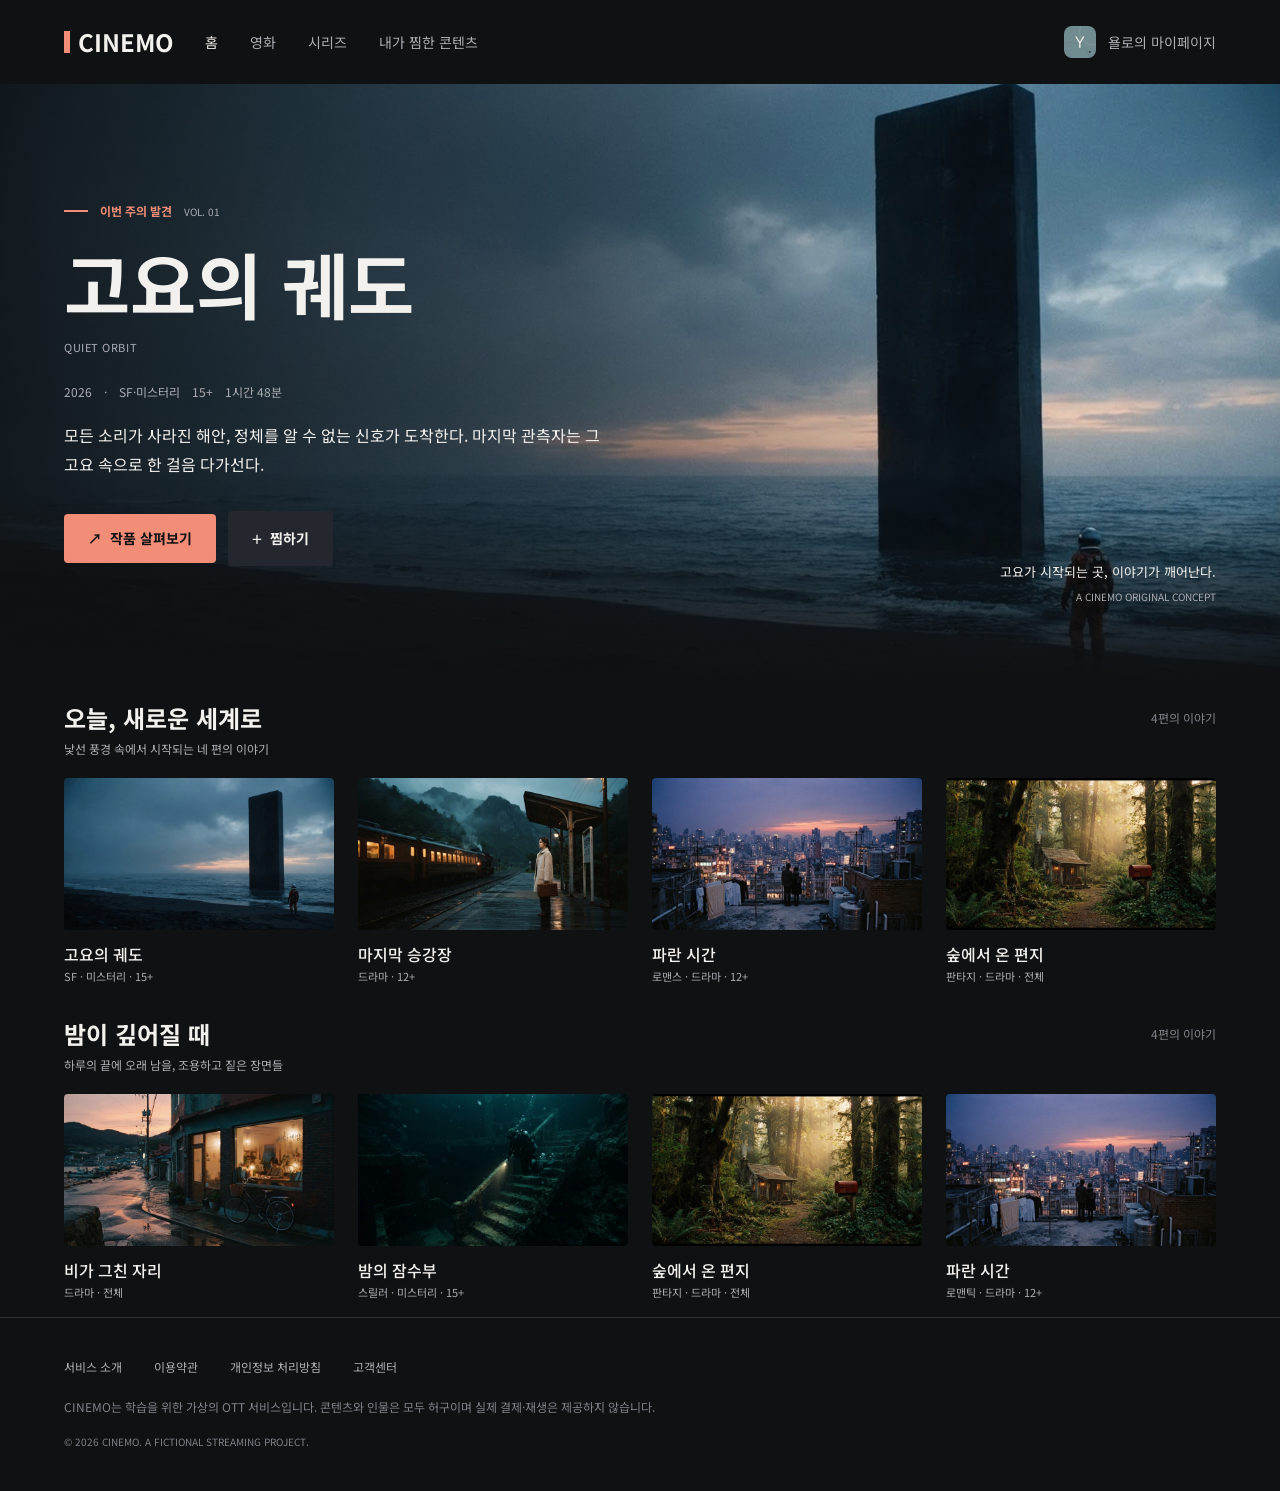
==== index.html @ ff6f975e "찜한 콘텐츠 모바일화면 수정" ====
<!doctype html>
<html lang="ko">
  <head>
    <meta charset="UTF-8" />
    <meta name="viewport" content="width=device-width, initial-scale=1.0" />
    <title>홈 | CINEMO</title>

    <link
      href="https://fonts.googleapis.com/css2?family=Noto+Sans+KR:wght@400;500;700&display=swap"
      rel="stylesheet"
    />

    <link rel="stylesheet" href="./styles/reset.css" />
    <link rel="stylesheet" href="./styles/style.css" />
  </head>

  <body>
    <!-- 공통 헤더 시작 - 조영서 -->
    <header class="site-header">
      <div class="site-header-inner">
        <a class="site-logo" href="./index.html">
          <span class="site-logo-mark" aria-hidden="true"></span>
          CINEMO
        </a>

        <!-- feature/youngseo: 메뉴를 링크로 변경 -->
        <nav class="site-nav" aria-label="주 메뉴">
          <a class="site-nav-link" href="./index.html" aria-current="page"
            >홈</a
          >
          <a class="site-nav-link" href="#">영화</a>
          <a class="site-nav-link" href="#">시리즈</a>
          <a class="site-nav-link" href="#">내가 찜한 콘텐츠</a>
        </nav>

        <a class="site-profile" href="./mypage.html">
          <img
            class="site-profile-avatar"
            src="./assets/images/profile-yolo.svg"
            alt=""
          />
          <span>욜로의 마이페이지</span>
        </a>
      </div>
    </header>
    <!-- 공통 헤더 끝 - 조영서 -->

    <main>
      <!-- 메인 히어로 배너 시작 - 박혜정 -->
      <section class="main-hero">
        <img
          class="main-hero__image"
          src="./assets/images/quiet-orbit.webp"
          alt="검은 기둥이 바다에 서 있는 영화 이미지"
        />

        <div class="main-hero__content">
          <p class="main-hero__weekly">이번 주의 발견 <span>VOL. 01</span></p>

          <h1 class="main-hero__title">고요의 궤도</h1>
          <p class="main-hero__sub-title">QUIET ORBIT</p>

          <p class="main-hero__time">
            <span>2026</span>
            <span>SF·미스터리</span>
            <span>15+</span>
            <span>1시간 48분</span>
          </p>

          <p class="main-hero__intro">
            모든 소리가 사라진 해안, 정체를 알 수 없는 신호가 도착한다. 마지막
            관측자는 그 고요 속으로 한 걸음 다가선다.
          </p>

          <div class="main-hero__actions">
            <a href="#" class="main-hero__button1">작품 살펴보기</a>
            <button type="button" class="main-hero__button2">찜하기</button>
          </div>
        </div>

        <p class="main-hero__caption">
          고요가 시작되는 곳, 이야기가 깨어난다.
          <small>A CINEMO ORIGINAL CONCEPT</small>
        </p>
      </section>
      <!-- 메인 히어로 배너 끝 - 박혜정 -->

      <!-- 콘텐츠 카드 시작 - 윤지빈 -->
      <!-- 콘텐츠 카드 1 -->
      <section class="content-card">
        <div class="content-card__header">
          <div>
            <h2 class="content-card__title">오늘, 새로운 세계로</h2>
            <p class="content-card__subtitle">
              낯선 풍경 속에서 시작되는 네 편의 이야기
            </p>
          </div>
          <span class="content-card__badge">4편의 이야기</span>
        </div>

        <ul class="content-list">
          <li class="movie-card">
            <a href="#">
              <img
                src="./assets/images/quiet-orbit.webp"
                alt="모래사장이 있는 바닷가에 큰 직사각형 벽이 세워져 있고 그 앞에 주황색 우주복을 입은 사람이 서 있는 모습"
              />
              <h3 class="movie-card__title">고요의 궤도</h3>
              <p class="movie-card__information">SF · 미스터리 · 15+</p>
            </a>
          </li>

          <li class="movie-card">
            <a href="#">
              <img
                src="./assets/images/last-platform.webp"
                alt="배경이 산이고 연기를 뿜는 기찻길 옆 흰색코트를 입은 여성이 가방을 들고 서있는 모습"
              />
              <h3 class="movie-card__title">마지막 승강장</h3>
              <p class="movie-card__information">드라마 · 12+</p>
            </a>
          </li>

          <li class="movie-card">
            <a href="#">
              <img
                src="./assets/images/blue-hour.webp"
                alt="도시의 야경을 배경으로 한 낡은 건물 옥상에 서 있는 커플의 모습"
              />
              <h3 class="movie-card__title">파란 시간</h3>
              <p class="movie-card__information">로맨스 · 드라마 · 12+</p>
            </a>
          </li>

          <li class="movie-card">
            <a href="#">
              <img
                src="./assets/images/forest-letter.webp"
                alt="우거진 숲속에 있는 작은 오두막과 빨간색 우체통"
              />
              <h3 class="movie-card__title">숲에서 온 편지</h3>
              <p class="movie-card__information">판타지 · 드라마 · 전체</p>
            </a>
          </li>
        </ul>
      </section>
      <!-- 콘텐츠 카드 1 끝 -->

      <!-- 콘텐츠 카드 2 -->
      <section class="content-card">
        <div class="content-card__header">
          <div>
            <h2 class="content-card__title">밤이 깊어질 때</h2>
            <p class="content-card__subtitle">
              하루의 끝에 오래 남을, 조용하고 짙은 장면들
            </p>
          </div>
          <span class="content-card__badge">4편의 이야기</span>
        </div>

        <ul class="content-list">
          <li class="movie-card">
            <a href="#">
              <img
                src="./assets/images/after-rain.webp"
                alt="멀리 산이 보이고 부둣가 앞에 있는 작은 책방앞에 자전거가 세워져 있고 비가 그친 후의 모습"
              />
              <h3 class="movie-card__title">비가 그친 자리</h3>
              <p class="movie-card__information">드라마 · 전체</p>
            </a>
          </li>

          <li class="movie-card">
            <a href="#">
              <img
                src="./assets/images/night-diver.webp"
                alt="한 건물이 물에 잠겨있고 어두운 물속 안을 손전등에 의지해 탐험하는 잠수부의 모습"
              />
              <h3 class="movie-card__title">밤의 잠수부</h3>
              <p class="movie-card__information">스릴러 · 미스터리 · 15+</p>
            </a>
          </li>

          <li class="movie-card">
            <a href="#">
              <img
                src="./assets/images/forest-letter.webp"
                alt="우거진 숲속에 있는 작은 오두막과 빨간색 우체통"
              />
              <h3 class="movie-card__title">숲에서 온 편지</h3>
              <p class="movie-card__information">판타지 · 드라마 · 전체</p>
            </a>
          </li>

          <li class="movie-card">
            <a href="#">
              <img
                src="./assets/images/blue-hour.webp"
                alt="도시의 야경을 배경으로 한 낡은 건물 옥상에 서 있는 커플의 모습"
              />
              <h3 class="movie-card__title">파란 시간</h3>
              <p class="movie-card__information">로맨틱 · 드라마 · 12+</p>
            </a>
          </li>
        </ul>
      </section>
      <!-- 콘텐츠 카드 2 끝 -->
      <!-- 콘텐츠 카드 끝 - 윤지빈 -->
    </main>

    <!-- 공통 푸터 시작 - 조영서 -->
    <footer class="site-footer">
      <div class="site-footer-inner">
        <nav class="site-footer-nav" aria-label="하단 메뉴">
          <a href="#">서비스 소개</a>
          <a href="#">이용약관</a>
          <a href="#">개인정보 처리방침</a>
          <a href="#">고객센터</a>
        </nav>

        <p class="site-footer-description">
          CINEMO는 학습을 위한 가상의 OTT 서비스입니다. 콘텐츠와 인물은 모두
          허구이며 실제 결제·재생은 제공하지 않습니다.
        </p>

        <p class="site-footer-copyright">
          © 2026 CINEMO. A FICTIONAL STREAMING PROJECT.
        </p>
      </div>
    </footer>
    <!-- 공통 푸터 끝 - 조영서 -->
  </body>
</html>
---- styles/style.css ----
/*========= 공통 스타일 시작 - 조영서 =========*/
* {
  box-sizing: border-box;
}

body {
  margin: 0;
  background-color: #101113;
  color: #f3f1ed;
  font-family: "Inter", "Noto Sans KR", Arial, sans-serif;
}

/* 공통 헤더 시작 - 조영서 */
.site-header {
  background-color: #101113;
}

/* feature/youngseo: 콘텐츠와 좌우 시작선을 맞추기 위해 64px 적용 */
.site-header-inner {
  display: flex;
  align-items: center;
  gap: 32px;
  max-width: 1440px;
  margin: 0 auto;
  padding: 24px 64px;
}

.site-logo {
  display: flex;
  align-items: center;
  gap: 8px;
  flex-shrink: 0;
  color: #f3f1ed;
  font-size: 24px;
  font-weight: 700;
  text-decoration: none;
}

.site-logo-mark {
  width: 6px;
  height: 22px;
  background-color: #f28d77;
}

.site-nav {
  display: flex;
  align-items: center;
  gap: 32px;
  white-space: nowrap;
}

.site-nav-link {
  color: #acaeb3;
  font-size: 14px;
  text-decoration: none;
  white-space: nowrap;
}

/* feature/youngseo: 현재 페이지와 메뉴 hover 색상 적용 */
.site-nav-link[aria-current="page"] {
  color: #f3f1ed;
}

.site-nav-link:hover {
  color: #f28d77;
}

.site-profile {
  display: flex;
  align-items: center;
  gap: 12px;
  margin-left: auto;
  color: #acaeb3;
  font-size: 14px;
  text-decoration: none;
  flex-shrink: 0;
}

/* feature/youngseo: 현재 마이페이지 표시를 CSS에서 관리 */
.site-profile[aria-current="page"] {
  color: #f28d77;
}

.site-profile-avatar {
  display: block;
  width: 32px;
  height: 32px;
  border-radius: 8px;
  object-fit: cover;
}

.site-header a:focus-visible {
  outline: 2px solid #f28d77;
  outline-offset: 4px;
}
/* 공통 헤더 끝 - 조영서 */

/* 공통 푸터 시작 - 조영서 */
.site-footer {
  border-top: 1px solid #303237;
  padding: 0;
  background-color: #101113;
  color: #acaeb3;
  font-size: 12px;
  text-align: left;
}

.site-footer-inner {
  max-width: 1440px;
  margin: 0 auto;
  padding: 40px 64px;
}

.site-footer-nav {
  display: flex;
  flex-wrap: wrap;
  align-items: center;
  gap: 16px 32px;
}

.site-footer-nav a {
  color: #acaeb3;
  font-size: 12px;
  text-decoration: none;
}

.site-footer-nav a:hover {
  color: #f3f1ed;
}

.site-footer-nav a:focus-visible {
  outline: 2px solid #f28d77;
  outline-offset: 4px;
}

.site-footer-description {
  margin: 20px 0 0;
  color: #7e8289;
  font-size: 12px;
  line-height: 1.8;
}

.site-footer-copyright {
  margin: 16px 0 0;
  color: #7e8289;
  font-size: 10px;
  line-height: 1.8;
}
/* 공통 푸터 끝 - 조영서 */
/*========= 공통 스타일 끝 - 조영서 =========*/

/*========= 메인 히어로 배너 시작 - 박혜정 =========*/
.main-hero {
  position: relative;
  display: flex;
  align-items: center;
  min-height: 600px;
  padding: 0 64px;
  overflow: hidden;
  background-color: #101113;
}

.main-hero::after {
  content: "";
  position: absolute;
  inset: 0;
  background:
    linear-gradient(
      90deg,
      rgba(16, 17, 19, 0.85) 0%,
      rgba(16, 17, 19, 0.45) 45%,
      rgba(16, 17, 19, 0) 75%
    ),
    linear-gradient(180deg, rgba(16, 17, 19, 0) 70%, rgba(16, 17, 19, 1) 100%);
  pointer-events: none;
}

.main-hero__image {
  position: absolute;
  inset: 0;
  display: block;
  width: 100%;
  height: 100%;
  object-fit: cover;
  object-position: right center;
}

.main-hero__content {
  position: relative;
  z-index: 1;
  width: 100%;
  max-width: 1312px;
  margin: 0 auto;
}

.main-hero__weekly {
  display: flex;
  align-items: center;
  gap: 12px;
  margin: 0 0 20px;
  color: #f28d77;
  font-size: 12px;
  font-weight: 700;
}

.main-hero__weekly::before {
  content: "";
  width: 24px;
  height: 2px;
  background-color: #f28d77;
}

.main-hero__weekly span {
  color: #acaeb3;
  font-size: 10px;
  font-weight: 400;
}

.main-hero__title {
  margin: 0 0 12px;
  color: #f3f1ed;
  font-size: 72px;
  font-weight: 700;
  line-height: 1.2;
}

.main-hero__sub-title {
  margin: 0 0 28px;
  color: #acaeb3;
  font-size: 11px;
  letter-spacing: 0.05em;
}

.main-hero__time {
  display: flex;
  align-items: center;
  gap: 12px;
  margin: 0 0 20px;
  color: #acaeb3;
  font-size: 12px;
}

.main-hero__time span:first-child::after {
  content: "·";
  margin-left: 12px;
}

.main-hero__intro {
  max-width: 540px;
  margin: 0 0 32px;
  color: #f3f1ed;
  font-size: 16px;
  line-height: 1.8;
}

.main-hero__actions {
  display: flex;
  align-items: center;
  gap: 12px;
}

.main-hero__button1,
.main-hero__button2 {
  display: inline-flex;
  align-items: center;
  justify-content: center;
  gap: 8px;
  padding: 14px 24px;
  border: none;
  border-radius: 4px;
  font: inherit;
  font-size: 14px;
  font-weight: 700;
  text-decoration: none;
  cursor: pointer;
  transition:
    background-color 0.2s ease,
    color 0.2s ease;
}

.main-hero__button1 {
  background-color: #f28d77;
  color: #101113;
}

.main-hero__button1::before {
  content: "↗";
}

.main-hero__button2 {
  background-color: #24272d;
  color: #f3f1ed;
}

.main-hero__button2::before {
  content: "+";
  font-size: 18px;
  font-weight: 400;
}

.main-hero__caption {
  position: absolute;
  right: 64px;
  bottom: 80px;
  z-index: 1;
  margin: 0;
  color: #f3f1ed;
  font-size: 13px;
  text-align: right;
}

.main-hero__caption small {
  display: block;
  margin-top: 8px;
  color: #acaeb3;
  font-size: 10px;
}
/*========= 메인 히어로 배너 끝 - 박혜정 =========*/

/*--- 윤지빈 메인 콘텐츠카드 시작---*/
/* ===== 섹션 ===== */
.content-card {
  flex-shrink: 0;
  max-width: 1440px;
  margin: 0 auto;
  padding: 36px 24px;
}

.content-card + .content-card {
  margin-top: 0px;
}

.content-card__header {
  display: flex;
  justify-content: space-between;
  align-items: flex-start;
  margin-bottom: 20px;
  color: #f3f1ed;
}

.content-card__title {
  font-size: 20px;
  font-weight: 700;
  line-height: 36px;
  white-space: nowrap;
}

.content-card__subtitle {
  margin-top: 4px;
  font-size: 12px;
  color: #acaeb3;
  white-space: nowrap;
}

.content-card__badge {
  display: none;
  font-size: 12px;
  color: #7e8289;
  line-height: 36px;
}

/* ===== 카드 리스트 (모바일: 가로 스크롤) ===== */
.content-list {
  display: flex;
  gap: 16px;
  margin-right: -24px;
  padding-right: 24px;
  padding-bottom: 18px;
  overflow-x: auto;
  list-style: none;
}

.content-list::-webkit-scrollbar {
  height: 2px;
}

.content-list::-webkit-scrollbar-track {
  margin-right: 24px;
  background-color: #232529;
}

.content-list::-webkit-scrollbar-thumb {
  background-color: #7e8289;
}

/* ===== 카드 ===== */
.movie-card {
  position: relative;
  flex: 0 0 70%;
  min-width: 0;
}

.movie-card a {
  display: block;
  color: inherit;
  text-decoration: none;
}

.movie-card img {
  display: block;
  width: 100%;
  aspect-ratio: 16 / 9;
  object-fit: cover;
  border-radius: 4px;
}

.movie-card__title {
  margin-top: 12px;
  font-size: 16px;
  font-weight: 500;
  color: #f3f1ed;
  white-space: nowrap;
  overflow: hidden;
  text-overflow: ellipsis;
}

.movie-card__information {
  margin-top: 2px;
  font-size: 11px;
  color: #acaeb3;
  white-space: nowrap;
  overflow: hidden;
  text-overflow: ellipsis;
}
/*--- 윤지빈 메인 콘텐츠카드 끝---*/

/*--- 윤지빈 찜한 콘텐츠카드 시작---*/
.content-card--wish {
  max-width: 1440px;
  margin: 0 auto;
  padding: 0 24px;
}

.content-card--wish .content-card__badge {
  display: block;
}

.content-list--wish {
  display: grid;
  grid-template-columns: repeat(2, 1fr);
  row-gap: 24px;
  margin-right: 0;
  padding-right: 0;
  padding-bottom: 0;
  overflow: visible;
}

.movie-card__check {
  position: absolute;
  top: 8px;
  right: 8px;
  display: flex;
  align-items: center;
  justify-content: center;
  width: 28px;
  height: 28px;
  border: 0;
  border-radius: 4px;
  background-color: #101113;
  cursor: pointer;
}

.movie-card__check img {
  display: block;
  width: 12px;
  height: 12px;
}

.content-list--wish .movie-card__title {
  font-size: 14px;
  font-weight: 400;
}

/*========= 마이페이지 상단 시작 - 조영서 =========*/
/* 마이페이지 텍스트 시작 - 조영서 */
.mypage-top {
  max-width: 1440px;
  margin: 0 auto;
  padding: 48px 64px;
}

.mypage-label {
  margin: 0 0 8px;
  color: #f28d77;
  font-size: 12px;
}

.mypage-title {
  margin: 0 0 12px;
  font-size: 40px;
  font-weight: 700;
}

.mypage-description {
  margin: 0;
  color: #acaeb3;
  font-size: 16px;
  line-height: 1.8;
}
/* 마이페이지 텍스트 끝 - 조영서 */

/* 욜로 프로필 시작 - 조영서 */
.mypage-profile {
  display: flex;
  align-items: center;
  gap: 28px;
  margin-top: 48px;
  padding: 32px;
  background-color: #1a1c1f;
  border-radius: 4px;
}

.mypage-profile-avatar {
  display: block;
  flex-shrink: 0;
  width: 88px;
  height: 88px;
  border-radius: 8px;
  object-fit: cover;
  background-color: #789599;
}

.mypage-profile-info {
  min-width: 0;
}

.mypage-profile-name {
  display: flex;
  align-items: center;
  gap: 12px;
  margin: 0 0 8px;
  font-size: 28px;
  line-height: 1.4;
}

.mypage-profile-badge {
  color: #f28d77;
  font-size: 12px;
  font-weight: 400;
}

.mypage-profile-description {
  margin: 0 0 6px;
  color: #acaeb3;
  font-size: 14px;
  line-height: 1.5;
}

.mypage-profile-date {
  margin: 0;
  color: #acaeb3;
  font-size: 12px;
  line-height: 1.5;
}

.mypage-profile-link {
  display: inline-flex;
  align-items: center;
  justify-content: center;
  flex-shrink: 0;
  gap: 8px;
  margin-left: auto;
  padding: 12px 20px;
  border: 1px solid #303237;
  border-radius: 4px;
  color: #f3f1ed;
  font-size: 14px;
  font-weight: 700;
  text-decoration: none;
}

.mypage-profile-link img {
  display: block;
  flex-shrink: 0;
}

.mypage-profile-link:hover {
  border-color: #f28d77;
}

.mypage-profile-link:focus-visible {
  outline: 2px solid #f28d77;
  outline-offset: 4px;
}
/* 욜로 프로필 끝 - 조영서 */
/*========= 마이페이지 상단 끝 - 조영서 =========*/

/*========= 마이페이지 계정 설정 시작 - 김동민 =========*/
/* 1. 계정 설정 전체 영역 */
.account-settings {
  width: 100%;
  max-width: 1440px;
  margin: 48px auto 0;
  padding: 0 64px;
  box-sizing: border-box;
  color: #f3f1ed;
}

/* 2. 계정 설정 제목 */
.account-settings__title {
  margin: 0 0 20px;
  font-size: 24px;
  font-weight: 700;
  line-height: 1.4;
}

/* 3. 계정 정보 목록 */
.account-settings__list {
  margin: 0;
  padding: 0;
}

/* 4. 계정 정보 각 행 */
.account-settings__row {
  display: grid;
  grid-template-columns: 150px minmax(0, 1fr) auto;
  align-items: center;
  column-gap: 24px;
  min-height: 56px;
  padding: 16px 0;
  border-top: 1px solid #303237;
}

/* 5. 이메일, 비밀번호 등 항목명 */
.account-settings__label {
  color: #acadb3;
  font-size: 12px;
  font-weight: 400;
  line-height: 1.8;
}

/* 6. 계정 정보 값 */
.account-settings__value {
  min-width: 0;
  margin: 0;
  color: #f3f1ed;
  font-size: 14px;
  font-weight: 400;
  line-height: 1.8;
  overflow-wrap: anywhere;
}

/* 7. 변경, 관리 버튼 배치 */
.account-settings__control {
  margin: 0;
  justify-self: end;
}

/* 8. 변경, 관리 버튼 */
.account-settings__action {
  padding: 8px 0 8px 12px;
  border: none;
  background: transparent;
  color: #f28d77;
  font: inherit;
  font-size: 12px;
  font-weight: 500;
  line-height: 1.8;
  cursor: pointer;
  transition: color 0.2s ease;
}

/* 9. 변경, 관리 버튼 Hover */
.account-settings__action:hover {
  color: #f3f1ed;
}

/* 10. 키보드 Tab으로 버튼 선택 시 */
.account-settings__action:focus-visible,
.account-settings__logout:focus-visible {
  outline: 2px solid #f28d77;
  outline-offset: 4px;
}

/* 11. 계정 설정 하단 */
.account-settings__bottom {
  display: flex;
  justify-content: space-between;
  align-items: center;
  gap: 16px;
  min-height: 56px;
  padding: 16px 0;
  border-top: 1px solid #303237;
}

/* 12. 계정 접속 안내 */
.account-settings__notice {
  margin: 0;
  color: #acadb3;
  font-size: 12px;
  font-weight: 400;
  line-height: 1.8;
}

/* 13. 로그아웃 버튼 */
.account-settings__logout {
  flex-shrink: 0;
  padding: 8px 0;
  border: none;
  background: transparent;
  color: #acadb3;
  font: inherit;
  font-size: 12px;
  line-height: 1.8;
  cursor: pointer;
  transition: color 0.2s ease;
}

/* 14. 로그아웃 버튼 Hover */
.account-settings__logout:hover {
  color: #f3f1ed;
}
/*========= 마이페이지 계정 설정 끝 - 김동민 =========*/

/*========= 프로필 선택 화면 시작 - 김어진 =========*/
.profile-main {
  display: flex;
  white-space: nowrap;
  flex-direction: column;
  align-items: center;
  justify-content: center;
  padding: 116px 64px 120px;
}

/* 프로필 제목 시작 - 김어진 */
.profile-intro {
  text-align: center;
}

.profile-intro-top {
  color: #f28d77;
  font-size: 10px;
}

.profile-intro-middle {
  font-size: 40px;
  font-weight: bold;
  margin: 16px 0;
}

.profile-intro-bottom {
  color: #acaeb3;
  font-size: 15px;
}
/* 프로필 제목 끝 - 김어진 */

/* 프로필 선택 리스트 시작 - 김어진 */
.profile-selection {
  margin: 36px auto;
}

.profile-list {
  display: grid;
  grid-template-columns: repeat(4, auto);
}

.profile-card {
  padding: 20px;
  transition: background-color 0.3s ease;
}

.profile-card:hover {
  background-color: #1a1c1f;
  border-radius: 10px;
}

.image-profile {
  width: 152px;
  height: 152px;
  border-radius: 8px;
  position: relative;
  overflow: hidden;
}

#yolo {
  background-color: #718c91;
}

#jiho {
  background-color: #c0a57e;
}

#min {
  background-color: #9593ad;
}

#guest {
  background-color: #7b8c75;
}

.circle {
  position: absolute;
  border: 1px solid #f3f1ed;
  border-radius: 50%;
  pointer-events: none;
}

.circle-top {
  opacity: 31.37%;
  width: 121.6px;
  height: 121.6px;
  top: -32px;
  left: 73px;
}

.circle-bottom {
  width: 174.8px;
  height: 174.8px;
  top: 75px;
  left: -52px;
  border-color: #101113;
  opacity: 18.82%;
}

.dot {
  position: absolute;
  width: 8.36px;
  height: 8.36px;
  top: 118px;
  left: 118px;
  background-color: #24272d;
  border-radius: 50%;
}

.profile-initials {
  position: absolute;
  top: 50%;
  left: 50%;
  transform: translate(-50%, -50%);
  font-size: 72.96px;
  z-index: 1;
}

.profile-info {
  text-align: center;
  margin-top: 16px;
}

.profile-name {
  font-size: 18px;
  font-weight: medium;
}

.profile-bio {
  font-size: 11px;
  color: #acaeb3;
}
/* 프로필 선택 리스트 끝 - 김어진 */

/* 프로필 관리 버튼 시작 - 김어진 */
.profile-button {
  display: flex;
  align-items: center;
  height: 48px;
  padding: 0 24px;
  gap: 8px;
  border: 1px solid #303237;
  border-radius: 4px;
}

.profile-button:hover {
  border-color: #f28d77;
}

.profile-button:focus-visible {
  outline: 2px solid #f28d77;
  outline-offset: 4px;
}

.icon-profile-button {
  background-image: url("../assets/images/pen.svg");
  display: block;
  width: 15px;
  height: 15px;
  background-position: center;
  background-repeat: no-repeat;
  background-size: contain;
}

.text-profile-button {
  font-size: 14px;
  font-weight: bold;
}
/* 프로필 관리 버튼 끝 - 김어진 */

/* 프로필 푸터 시작 - 김어진 */
footer {
  color: #7e8289;
  font-size: 11px;
  text-align: center;
  padding-bottom: 75px;
}
/* 프로필 푸터 끝 - 김어진 */
/*========= 프로필 선택 화면 끝 - 김어진 =========*/

/*========================== 미디어 쿼리 ==========================*/

/* feature/youngseo: 좁은 PC에서는 메뉴 사이 간격을 줄임 */
@media (min-width: 769px) and (max-width: 1023px) {
  .site-header-inner {
    gap: 16px;
  }

  .site-nav {
    gap: 16px;
  }
}

/*========= 모바일 공통 UI·마이페이지 상단 시작 - 조영서 =========*/
/* feature/youngseo: 중복된 모바일 설정을 한곳으로 모음 */
@media (max-width: 768px) {
  /* 모바일 헤더 시작 - 조영서 */
  .site-header {
    border-bottom: 1px solid #303237;
  }

  .site-header-inner {
    flex-wrap: wrap;
    gap: 0;
    padding: 24px;
  }

  .site-logo {
    font-size: 20px;
  }

  .site-logo-mark {
    width: 5px;
    height: 18px;
  }

  .site-profile > span {
    display: none;
  }

  .site-nav {
    order: 3;
    width: 100%;
    gap: 24px;
    margin-top: 24px;
  }

  .site-nav-link {
    font-size: 12px;
  }
  /* 모바일 헤더 끝 - 조영서 */

  /* 모바일 푸터 시작 - 조영서 */
  .site-footer-inner {
    padding: 32px 24px;
  }

  .site-footer-nav {
    gap: 12px 16px;
  }

  .site-footer-nav a {
    font-size: 10px;
  }

  .site-footer-description {
    font-size: 11px;
  }

  .site-footer-copyright {
    font-size: 10px;
  }
  /* 모바일 푸터 끝 - 조영서 */

  /* 모바일 마이페이지 텍스트 시작 - 조영서 */
  .mypage-top {
    padding: 36px 24px;
  }

  .mypage-title {
    font-size: 30px;
  }

  .mypage-description {
    font-size: 14px;
  }
  /* 모바일 마이페이지 텍스트 끝 - 조영서 */

  /* 모바일 욜로 프로필 시작 - 조영서 */
  .mypage-profile {
    display: grid;
    grid-template-columns: 64px minmax(0, 1fr);
    gap: 16px;
    position: relative;
    margin-top: 36px;
    padding: 24px 24px 76px;
  }

  .mypage-profile-avatar {
    width: 64px;
    height: 64px;
  }

  .mypage-profile-name {
    flex-wrap: wrap;
    gap: 8px;
    font-size: 22px;
  }

  .mypage-profile-badge {
    font-size: 10px;
  }

  .mypage-profile-description {
    font-size: 12px;
  }

  .mypage-profile-date {
    position: absolute;
    left: 24px;
    bottom: 30px;
    font-size: 10px;
  }

  .mypage-profile-link {
    position: absolute;
    right: 24px;
    bottom: 24px;
    margin: 0;
    padding: 10px 14px;
    font-size: 12px;
    white-space: nowrap;
  }
  /* 모바일 욜로 프로필 끝 - 조영서 */
}
/*========= 모바일 공통 UI·마이페이지 상단 끝 - 조영서 =========*/

/* 윤지빈 */
/* =====메인 콘텐츠 카드, 찜한 콘텐츠 ===== */
@media (min-width: 768px) {
  .content-card {
    padding: 16px 64px;
  }

  .content-card__title {
    font-size: 24px;
  }

  .content-card__badge {
    display: block;
  }

  .content-list {
    display: grid;
    grid-template-columns: repeat(4, 1fr);
    gap: 24px;
    overflow: visible;
    margin-right: 0;
    padding-right: 0;
    padding-bottom: 0;
  }

  .movie-card {
    flex: none;
  }

  .content-card--wish {
    padding-top: 0;
    padding-bottom: 0;
  }

  .content-list--wish {
    grid-template-columns: repeat(4, 1fr);
  }

  .content-list--wish .movie-card__title {
    font-size: 16px;
  }
}

/* 김동민 */
/* --모바일 반응형 - 768px 이하-- */
@media (max-width: 768px) {
  /* 15. 모바일 계정 설정 전체 영역 */
  .account-settings {
    margin-top: 36px;
    padding: 0 24px;
  }

  /* 16. 모바일 계정 설정 제목 */
  .account-settings__title {
    margin-bottom: 16px;
    font-size: 20px;
  }

  /* 17. 모바일 계정 정보 각 행 */
  .account-settings__row {
    grid-template-columns: minmax(0, 1fr) auto;
    grid-template-rows: auto auto;
    gap: 4px 16px;
    min-height: 0;
    padding: 16px 0;
  }

  /* 18. 항목명: 첫 번째 열, 첫 번째 행 */
  .account-settings__label {
    grid-column: 1;
    grid-row: 1;
  }

  /* 19. 설정값: 첫 번째 열, 두 번째 행 */
  .account-settings__value {
    grid-column: 1;
    grid-row: 2;
  }

  /* 20. 버튼: 두 번째 열, 두 행에 걸쳐 배치 */
  .account-settings__control {
    grid-column: 2;
    grid-row: 1 / 3;
    align-self: center;
  }
}
/* -- 계정 설정 끝 - 김동민 -- */

/* ==== 모바일 파트 메인 히어로 배너 - 박혜정 ==== */
@media (max-width: 768px) {
  .main-hero {
    align-items: flex-end;
    min-height: 560px;
    padding: 0 24px 96px;
  }

  .main-hero::after {
    background: linear-gradient(
      180deg,
      rgba(16, 17, 19, 0) 0%,
      rgba(16, 17, 19, 0.7) 55%,
      rgba(16, 17, 19, 1) 100%
    );
  }

  .main-hero__image {
    object-position: 70% center;
  }

  .main-hero__weekly {
    margin-bottom: 16px;
  }

  .main-hero__title {
    font-size: 44px;
  }

  .main-hero__sub-title {
    margin-bottom: 20px;
  }

  .main-hero__time {
    flex-wrap: wrap;
    gap: 8px 12px;
    margin-bottom: 16px;
  }

  .main-hero__intro {
    margin-bottom: 24px;
    font-size: 14px;
  }

  .main-hero__button1,
  .main-hero__button2 {
    padding: 12px 20px;
    font-size: 13px;
  }

  .main-hero__caption {
    right: 24px;
    bottom: 32px;
    left: 24px;
    font-size: 12px;
    text-align: left;
  }
}
/* ==== 모바일 파트 메인 히어로 끝 - 박혜정 ==== */

/*========= 프로필 시작 - 김어진 =========*/
@media (max-width: 910px) {
  .profile-main {
    padding: 116px 0px 120px;
  }
}
/* 모바일 프로필 시작 - 김어진 */
@media (max-width: 767.5px) {
  .profile-main {
    padding: 56px 24px;
  }

  .profile-selection {
    margin: 30px auto;
  }

  .profile-list {
    grid-template-columns: 1fr 1fr;
    gap: 8px 12px;
  }

  .profile-card {
    padding: 10px;
  }
}

@media (max-width: 410) {
}
/* 모바일 프로필 끝 - 김어진 */
/*========= 프로필 끝 - 김어진 =========*/

/*========= 작은 모바일 욜로 카드 시작 - 조영서 =========*/
/* feature/youngseo: 360px 이하에서 날짜와 버튼이 겹치지 않도록 분리 */
@media (max-width: 360px) {
  .mypage-profile {
    padding-bottom: 112px;
  }

  .mypage-profile-date {
    bottom: 80px;
  }
}
/*========= 작은 모바일 욜로 카드 끝 - 조영서 =========*/
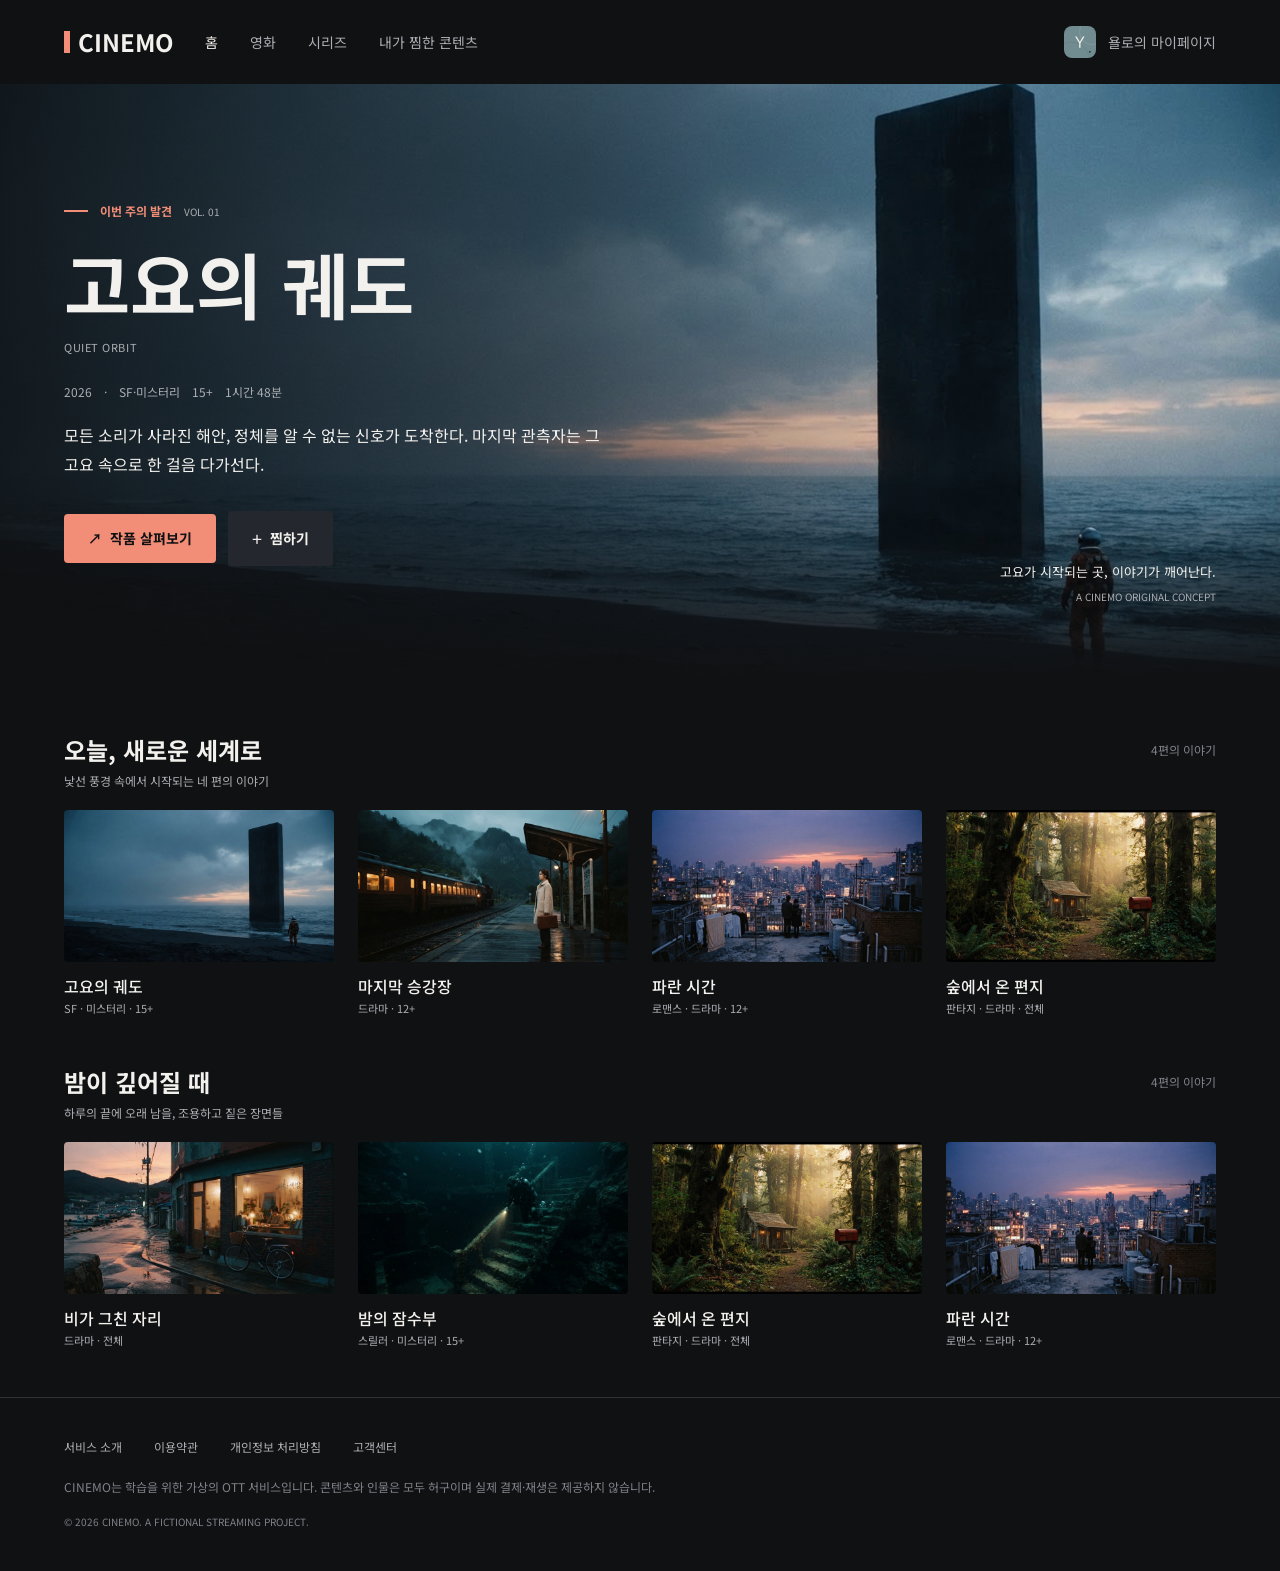
==== commit 0881c3bf: "콘텐츠카드 HTML 오탈자 수정 및 CSS수정" ====
--- a/index.html
+++ b/index.html
@@ -199,7 +199,7 @@
                 alt="도시의 야경을 배경으로 한 낡은 건물 옥상에 서 있는 커플의 모습"
               />
               <h3 class="movie-card__title">파란 시간</h3>
-              <p class="movie-card__information">로맨틱 · 드라마 · 12+</p>
+              <p class="movie-card__information">로맨스 · 드라마 · 12+</p>
             </a>
           </li>
         </ul>
--- a/styles/style.css
+++ b/styles/style.css
@@ -15,7 +15,6 @@
   background-color: #101113;
 }
 
-/* feature/youngseo: 콘텐츠와 좌우 시작선을 맞추기 위해 64px 적용 */
 .site-header-inner {
   display: flex;
   align-items: center;
@@ -56,7 +55,6 @@
   white-space: nowrap;
 }
 
-/* feature/youngseo: 현재 페이지와 메뉴 hover 색상 적용 */
 .site-nav-link[aria-current="page"] {
   color: #f3f1ed;
 }
@@ -76,7 +74,6 @@
   flex-shrink: 0;
 }
 
-/* feature/youngseo: 현재 마이페이지 표시를 CSS에서 관리 */
 .site-profile[aria-current="page"] {
   color: #f28d77;
 }
@@ -327,7 +324,7 @@
 }
 
 .content-card + .content-card {
-  margin-top: 0px;
+  padding-top: 0px;
 }
 
 .content-card__header {
@@ -396,12 +393,13 @@
   text-decoration: none;
 }
 
-.movie-card img {
+.movie-card a img {
   display: block;
   width: 100%;
   aspect-ratio: 16 / 9;
   object-fit: cover;
   border-radius: 4px;
+  transition: filter 0.2s;
 }
 
 .movie-card__title {
@@ -412,6 +410,7 @@
   white-space: nowrap;
   overflow: hidden;
   text-overflow: ellipsis;
+  transition: color 0.2s;
 }
 
 .movie-card__information {
@@ -421,6 +420,10 @@
   white-space: nowrap;
   overflow: hidden;
   text-overflow: ellipsis;
+}
+
+.movie-card a:hover .movie-card__title {
+  color: #f28d77;
 }
 /*--- 윤지빈 메인 콘텐츠카드 끝---*/
 
@@ -468,7 +471,6 @@
 
 .content-list--wish .movie-card__title {
   font-size: 14px;
-  font-weight: 400;
 }
 
 /*========= 마이페이지 상단 시작 - 조영서 =========*/
@@ -719,7 +721,7 @@
   flex-direction: column;
   align-items: center;
   justify-content: center;
-  padding: 116px 64px 120px;
+  padding: 116px 0px 120px;
 }
 
 /* 프로필 제목 시작 - 김어진 */
@@ -754,14 +756,22 @@
   grid-template-columns: repeat(4, auto);
 }
 
+.profile-card a:focus-visible {
+  outline: none;
+}
+
 .profile-card {
   padding: 20px;
+  border-radius: 10px;
   transition: background-color 0.3s ease;
 }
 
 .profile-card:hover {
   background-color: #1a1c1f;
-  border-radius: 10px;
+}
+
+.profile-card:focus-within {
+  outline: 2px solid #f28d77;
 }
 
 .image-profile {
@@ -884,19 +894,17 @@
 /* 프로필 관리 버튼 끝 - 김어진 */
 
 /* 프로필 푸터 시작 - 김어진 */
-footer {
+.profile-footer {
   color: #7e8289;
   font-size: 11px;
   text-align: center;
-  padding-bottom: 75px;
 }
 /* 프로필 푸터 끝 - 김어진 */
 /*========= 프로필 선택 화면 끝 - 김어진 =========*/
 
 /*========================== 미디어 쿼리 ==========================*/
 
-/* feature/youngseo: 좁은 PC에서는 메뉴 사이 간격을 줄임 */
-@media (min-width: 769px) and (max-width: 1023px) {
+@media (min-width: 768px) and (max-width: 1023px) {
   .site-header-inner {
     gap: 16px;
   }
@@ -907,8 +915,7 @@
 }
 
 /*========= 모바일 공통 UI·마이페이지 상단 시작 - 조영서 =========*/
-/* feature/youngseo: 중복된 모바일 설정을 한곳으로 모음 */
-@media (max-width: 768px) {
+@media (max-width: 767px) {
   /* 모바일 헤더 시작 - 조영서 */
   .site-header {
     border-bottom: 1px solid #303237;
@@ -1034,7 +1041,7 @@
 /* =====메인 콘텐츠 카드, 찜한 콘텐츠 ===== */
 @media (min-width: 768px) {
   .content-card {
-    padding: 16px 64px;
+    padding: 48px 64px;
   }
 
   .content-card__title {
@@ -1073,6 +1080,15 @@
   }
 }
 
+@media (hover: hover) {
+  .movie-card a:hover img {
+    filter: brightness(1.15);
+  }
+  .movie-card a:hover .movie-card__title {
+    color: #f28d77;
+  }
+}
+
 /* 김동민 */
 /* --모바일 반응형 - 768px 이하-- */
 @media (max-width: 768px) {
@@ -1178,16 +1194,10 @@
 }
 /* ==== 모바일 파트 메인 히어로 끝 - 박혜정 ==== */
 
-/*========= 프로필 시작 - 김어진 =========*/
-@media (max-width: 910px) {
-  .profile-main {
-    padding: 116px 0px 120px;
-  }
-}
-/* 모바일 프로필 시작 - 김어진 */
+/*========= 모바일 프로필 시작 - 김어진 =========*/
 @media (max-width: 767.5px) {
   .profile-main {
-    padding: 56px 24px;
+    padding: 56px 0px;
   }
 
   .profile-selection {
@@ -1203,14 +1213,62 @@
     padding: 10px;
   }
 }
-
-@media (max-width: 410) {
-}
-/* 모바일 프로필 끝 - 김어진 */
-/*========= 프로필 끝 - 김어진 =========*/
+/* 작은 화면용 프로필 이미지 - 김어진 */
+@media (max-width: 400px) {
+  .profile-main {
+    padding: 30px 0px;
+  }
+
+  .profile-intro-top {
+    font-size: 8px;
+  }
+
+  .profile-intro-middle {
+    font-size: 35px;
+    margin: 5px 0;
+  }
+
+  .profile-intro-bottom {
+    font-size: 13px;
+  }
+
+  .profile-list {
+    gap: 0px;
+  }
+  .image-profile {
+    width: 130px;
+    height: 130px;
+  }
+
+  .circle-top {
+    width: 104px;
+    height: 104px;
+    top: -27px;
+    left: 62px;
+  }
+
+  .circle-bottom {
+    width: 149.5px;
+    height: 149.5px;
+    top: 64px;
+    left: -44.5px;
+  }
+
+  .dot {
+    width: 7.15px;
+    height: 7.15px;
+    top: 101px;
+    left: 101px;
+  }
+
+  .profile-initials {
+    font-size: 62.4px;
+  }
+}
+/* 작은 화면용 프로필 이미지 - 김어진 */
+/*========= 모바일 프로필 끝 - 김어진 =========*/
 
 /*========= 작은 모바일 욜로 카드 시작 - 조영서 =========*/
-/* feature/youngseo: 360px 이하에서 날짜와 버튼이 겹치지 않도록 분리 */
 @media (max-width: 360px) {
   .mypage-profile {
     padding-bottom: 112px;
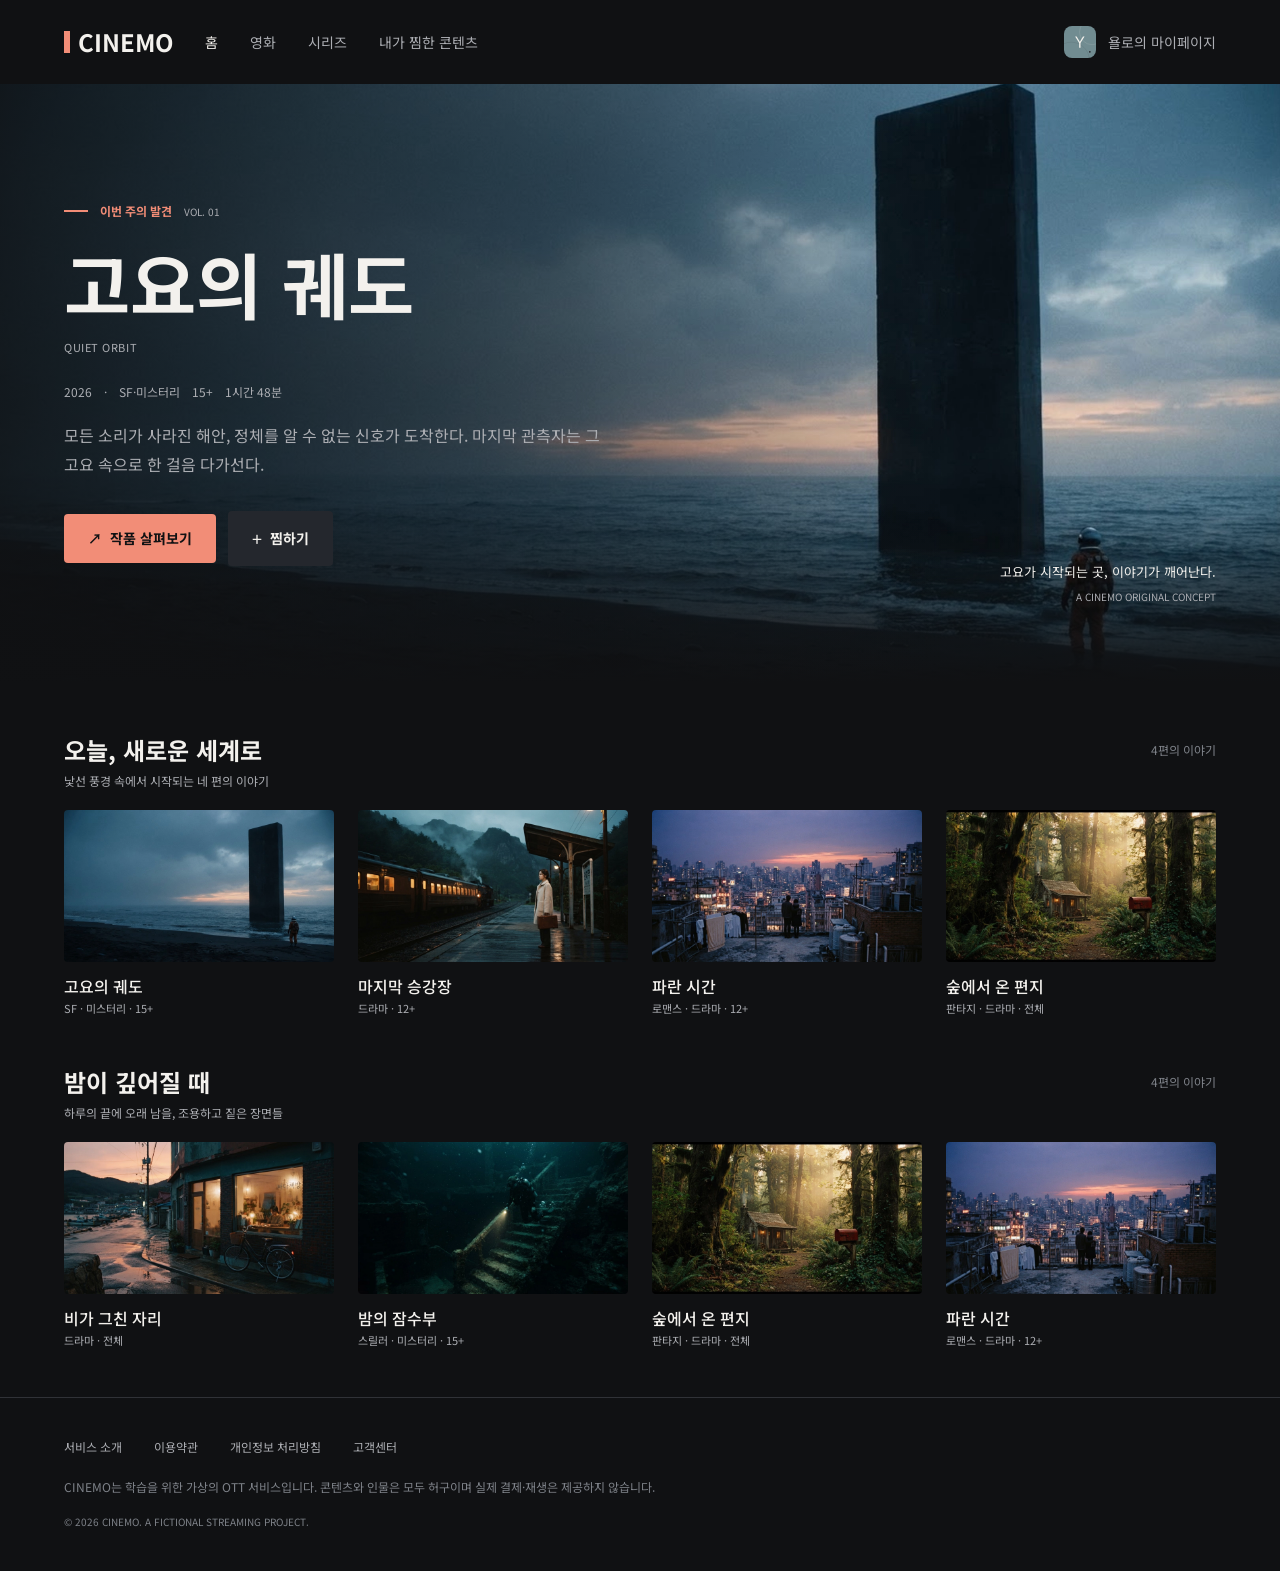
==== commit 545b5da2: "max-width 통일" ====
--- a/index.html
+++ b/index.html
@@ -90,7 +90,7 @@
       <section class="content-card">
         <div class="content-card__header">
           <div>
-            <h2 class="content-card__title">오늘, 새로운 세계로</h2>
+            <h3 class="content-card__title">오늘, 새로운 세계로</h3>
             <p class="content-card__subtitle">
               낯선 풍경 속에서 시작되는 네 편의 이야기
             </p>
@@ -105,7 +105,7 @@
                 src="./assets/images/quiet-orbit.webp"
                 alt="모래사장이 있는 바닷가에 큰 직사각형 벽이 세워져 있고 그 앞에 주황색 우주복을 입은 사람이 서 있는 모습"
               />
-              <h3 class="movie-card__title">고요의 궤도</h3>
+              <h4 class="movie-card__title">고요의 궤도</h4>
               <p class="movie-card__information">SF · 미스터리 · 15+</p>
             </a>
           </li>
@@ -116,7 +116,7 @@
                 src="./assets/images/last-platform.webp"
                 alt="배경이 산이고 연기를 뿜는 기찻길 옆 흰색코트를 입은 여성이 가방을 들고 서있는 모습"
               />
-              <h3 class="movie-card__title">마지막 승강장</h3>
+              <h4 class="movie-card__title">마지막 승강장</h4>
               <p class="movie-card__information">드라마 · 12+</p>
             </a>
           </li>
@@ -127,7 +127,7 @@
                 src="./assets/images/blue-hour.webp"
                 alt="도시의 야경을 배경으로 한 낡은 건물 옥상에 서 있는 커플의 모습"
               />
-              <h3 class="movie-card__title">파란 시간</h3>
+              <h4 class="movie-card__title">파란 시간</h4>
               <p class="movie-card__information">로맨스 · 드라마 · 12+</p>
             </a>
           </li>
@@ -138,7 +138,7 @@
                 src="./assets/images/forest-letter.webp"
                 alt="우거진 숲속에 있는 작은 오두막과 빨간색 우체통"
               />
-              <h3 class="movie-card__title">숲에서 온 편지</h3>
+              <h4 class="movie-card__title">숲에서 온 편지</h4>
               <p class="movie-card__information">판타지 · 드라마 · 전체</p>
             </a>
           </li>
@@ -150,7 +150,7 @@
       <section class="content-card">
         <div class="content-card__header">
           <div>
-            <h2 class="content-card__title">밤이 깊어질 때</h2>
+            <h3 class="content-card__title">밤이 깊어질 때</h3>
             <p class="content-card__subtitle">
               하루의 끝에 오래 남을, 조용하고 짙은 장면들
             </p>
@@ -165,7 +165,7 @@
                 src="./assets/images/after-rain.webp"
                 alt="멀리 산이 보이고 부둣가 앞에 있는 작은 책방앞에 자전거가 세워져 있고 비가 그친 후의 모습"
               />
-              <h3 class="movie-card__title">비가 그친 자리</h3>
+              <h4 class="movie-card__title">비가 그친 자리</h4>
               <p class="movie-card__information">드라마 · 전체</p>
             </a>
           </li>
@@ -176,7 +176,7 @@
                 src="./assets/images/night-diver.webp"
                 alt="한 건물이 물에 잠겨있고 어두운 물속 안을 손전등에 의지해 탐험하는 잠수부의 모습"
               />
-              <h3 class="movie-card__title">밤의 잠수부</h3>
+              <h4 class="movie-card__title">밤의 잠수부</h4>
               <p class="movie-card__information">스릴러 · 미스터리 · 15+</p>
             </a>
           </li>
@@ -187,7 +187,7 @@
                 src="./assets/images/forest-letter.webp"
                 alt="우거진 숲속에 있는 작은 오두막과 빨간색 우체통"
               />
-              <h3 class="movie-card__title">숲에서 온 편지</h3>
+              <h4 class="movie-card__title">숲에서 온 편지</h4>
               <p class="movie-card__information">판타지 · 드라마 · 전체</p>
             </a>
           </li>
@@ -198,7 +198,7 @@
                 src="./assets/images/blue-hour.webp"
                 alt="도시의 야경을 배경으로 한 낡은 건물 옥상에 서 있는 커플의 모습"
               />
-              <h3 class="movie-card__title">파란 시간</h3>
+              <h4 class="movie-card__title">파란 시간</h4>
               <p class="movie-card__information">로맨스 · 드라마 · 12+</p>
             </a>
           </li>
--- a/styles/style.css
+++ b/styles/style.css
@@ -1,6 +1,6 @@
 /*========= 공통 스타일 시작 - 조영서 =========*/
-* {
-  box-sizing: border-box;
+:root {
+  --max-width: 1312px
 }
 
 body {
@@ -19,7 +19,7 @@
   display: flex;
   align-items: center;
   gap: 32px;
-  max-width: 1440px;
+  max-width: var(--max-width)
   margin: 0 auto;
   padding: 24px 64px;
 }
@@ -103,7 +103,7 @@
 }
 
 .site-footer-inner {
-  max-width: 1440px;
+  max-width: var(--max-width);
   margin: 0 auto;
   padding: 40px 64px;
 }
@@ -186,7 +186,7 @@
   position: relative;
   z-index: 1;
   width: 100%;
-  max-width: 1312px;
+  max-width: var(--max-width);
   margin: 0 auto;
 }
 
@@ -245,7 +245,7 @@
 .main-hero__intro {
   max-width: 540px;
   margin: 0 0 32px;
-  color: #f3f1ed;
+  color: #acaeb3;
   font-size: 16px;
   line-height: 1.8;
 }
@@ -318,7 +318,7 @@
 /* ===== 섹션 ===== */
 .content-card {
   flex-shrink: 0;
-  max-width: 1440px;
+  max-width: var(--max-width);
   margin: 0 auto;
   padding: 36px 24px;
 }
@@ -360,11 +360,8 @@
 .content-list {
   display: flex;
   gap: 16px;
-  margin-right: -24px;
-  padding-right: 24px;
   padding-bottom: 18px;
   overflow-x: auto;
-  list-style: none;
 }
 
 .content-list::-webkit-scrollbar {
@@ -429,7 +426,7 @@
 
 /*--- 윤지빈 찜한 콘텐츠카드 시작---*/
 .content-card--wish {
-  max-width: 1440px;
+  max-width: var(--max-width);
   margin: 0 auto;
   padding: 0 24px;
 }
@@ -476,7 +473,7 @@
 /*========= 마이페이지 상단 시작 - 조영서 =========*/
 /* 마이페이지 텍스트 시작 - 조영서 */
 .mypage-top {
-  max-width: 1440px;
+  max-width: var(--max-width);
   margin: 0 auto;
   padding: 48px 64px;
 }
@@ -591,7 +588,7 @@
 /* 1. 계정 설정 전체 영역 */
 .account-settings {
   width: 100%;
-  max-width: 1440px;
+  max-width: var(--max-width);
   margin: 48px auto 0;
   padding: 0 64px;
   box-sizing: border-box;
@@ -904,7 +901,7 @@
 
 /*========================== 미디어 쿼리 ==========================*/
 
-@media (min-width: 768px) and (max-width: 1023px) {
+@media (min-width: 768px) and (max-width: var(--max-width)) {
   .site-header-inner {
     gap: 16px;
   }
@@ -1185,11 +1182,7 @@
   }
 
   .main-hero__caption {
-    right: 24px;
-    bottom: 32px;
-    left: 24px;
-    font-size: 12px;
-    text-align: left;
+    display: none;
   }
 }
 /* ==== 모바일 파트 메인 히어로 끝 - 박혜정 ==== */
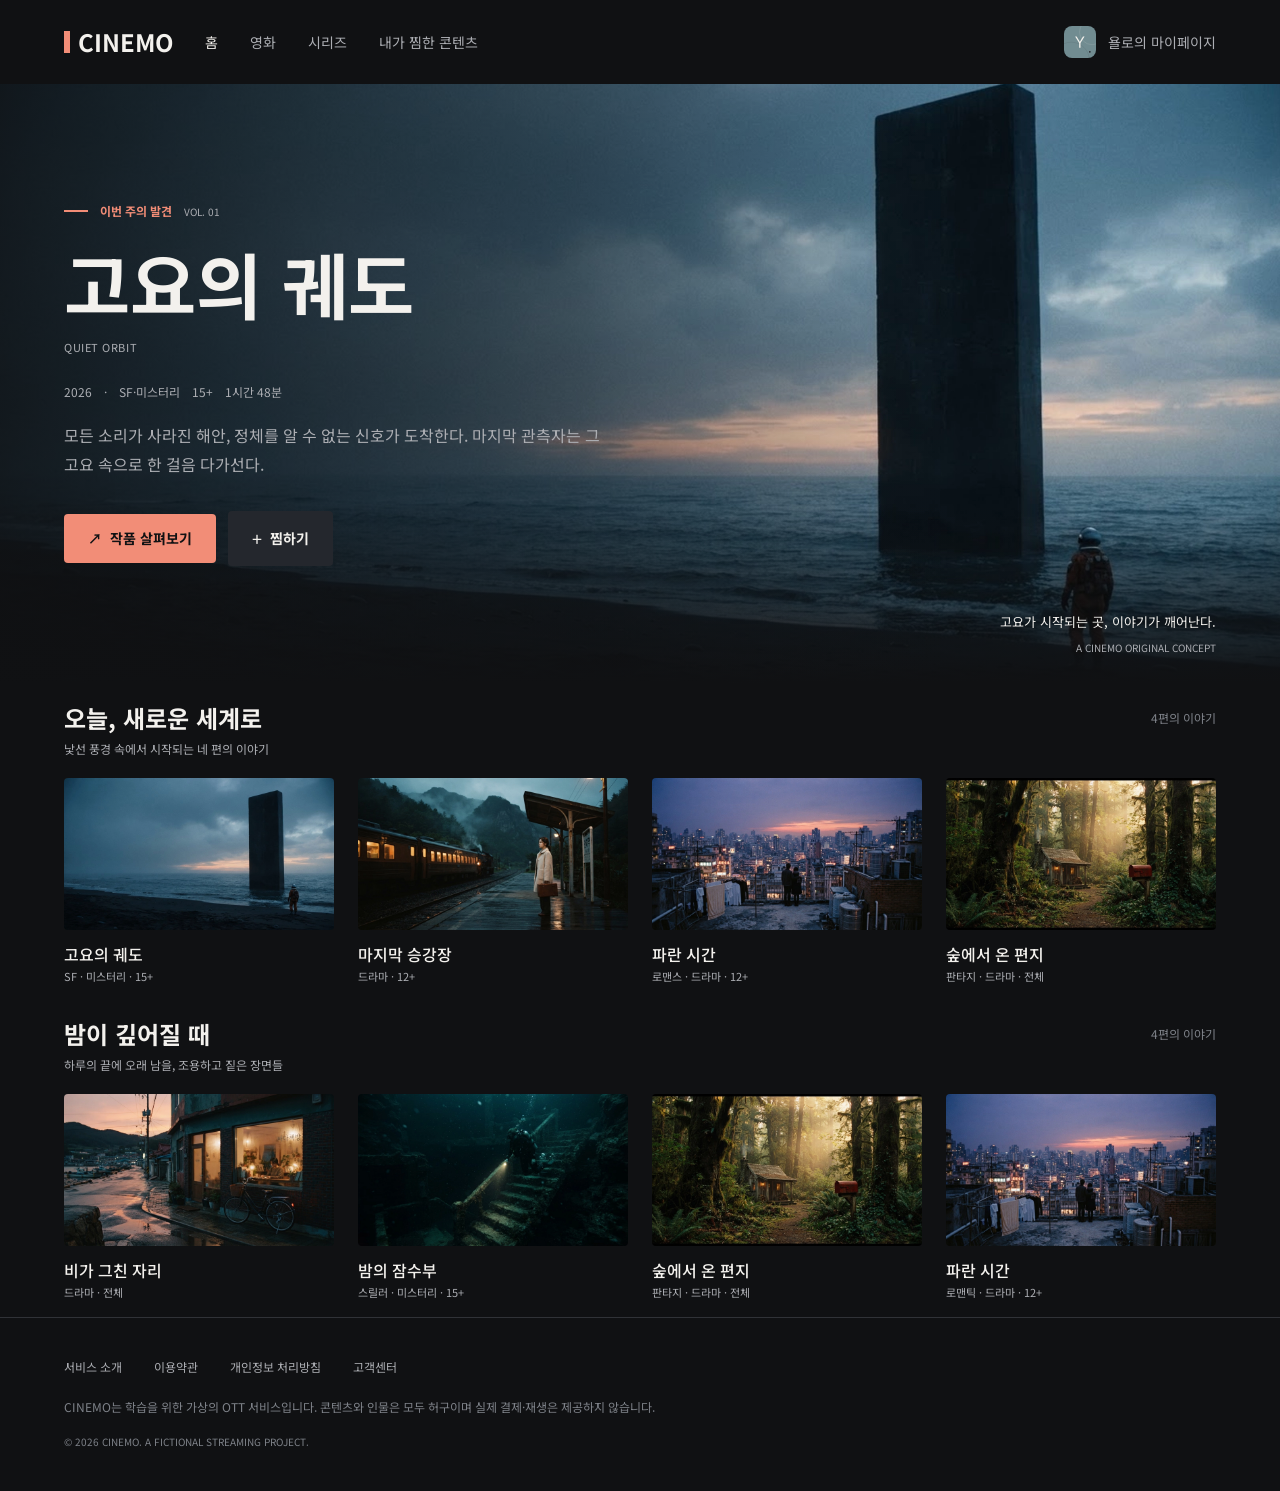
==== commit bc2ac471: "caption bottom, right" ====
--- a/index.html
+++ b/index.html
@@ -76,12 +76,11 @@
             <a href="#" class="main-hero__button1">작품 살펴보기</a>
             <button type="button" class="main-hero__button2">찜하기</button>
           </div>
+          <p class="main-hero__caption">
+            고요가 시작되는 곳, 이야기가 깨어난다.
+            <small>A CINEMO ORIGINAL CONCEPT</small>
+          </p>
         </div>
-
-        <p class="main-hero__caption">
-          고요가 시작되는 곳, 이야기가 깨어난다.
-          <small>A CINEMO ORIGINAL CONCEPT</small>
-        </p>
       </section>
       <!-- 메인 히어로 배너 끝 - 박혜정 -->
 
@@ -90,7 +89,7 @@
       <section class="content-card">
         <div class="content-card__header">
           <div>
-            <h3 class="content-card__title">오늘, 새로운 세계로</h3>
+            <h2 class="content-card__title">오늘, 새로운 세계로</h2>
             <p class="content-card__subtitle">
               낯선 풍경 속에서 시작되는 네 편의 이야기
             </p>
@@ -105,7 +104,7 @@
                 src="./assets/images/quiet-orbit.webp"
                 alt="모래사장이 있는 바닷가에 큰 직사각형 벽이 세워져 있고 그 앞에 주황색 우주복을 입은 사람이 서 있는 모습"
               />
-              <h4 class="movie-card__title">고요의 궤도</h4>
+              <h3 class="movie-card__title">고요의 궤도</h3>
               <p class="movie-card__information">SF · 미스터리 · 15+</p>
             </a>
           </li>
@@ -116,7 +115,7 @@
                 src="./assets/images/last-platform.webp"
                 alt="배경이 산이고 연기를 뿜는 기찻길 옆 흰색코트를 입은 여성이 가방을 들고 서있는 모습"
               />
-              <h4 class="movie-card__title">마지막 승강장</h4>
+              <h3 class="movie-card__title">마지막 승강장</h3>
               <p class="movie-card__information">드라마 · 12+</p>
             </a>
           </li>
@@ -127,7 +126,7 @@
                 src="./assets/images/blue-hour.webp"
                 alt="도시의 야경을 배경으로 한 낡은 건물 옥상에 서 있는 커플의 모습"
               />
-              <h4 class="movie-card__title">파란 시간</h4>
+              <h3 class="movie-card__title">파란 시간</h3>
               <p class="movie-card__information">로맨스 · 드라마 · 12+</p>
             </a>
           </li>
@@ -138,7 +137,7 @@
                 src="./assets/images/forest-letter.webp"
                 alt="우거진 숲속에 있는 작은 오두막과 빨간색 우체통"
               />
-              <h4 class="movie-card__title">숲에서 온 편지</h4>
+              <h3 class="movie-card__title">숲에서 온 편지</h3>
               <p class="movie-card__information">판타지 · 드라마 · 전체</p>
             </a>
           </li>
@@ -150,7 +149,7 @@
       <section class="content-card">
         <div class="content-card__header">
           <div>
-            <h3 class="content-card__title">밤이 깊어질 때</h3>
+            <h2 class="content-card__title">밤이 깊어질 때</h2>
             <p class="content-card__subtitle">
               하루의 끝에 오래 남을, 조용하고 짙은 장면들
             </p>
@@ -165,7 +164,7 @@
                 src="./assets/images/after-rain.webp"
                 alt="멀리 산이 보이고 부둣가 앞에 있는 작은 책방앞에 자전거가 세워져 있고 비가 그친 후의 모습"
               />
-              <h4 class="movie-card__title">비가 그친 자리</h4>
+              <h3 class="movie-card__title">비가 그친 자리</h3>
               <p class="movie-card__information">드라마 · 전체</p>
             </a>
           </li>
@@ -176,7 +175,7 @@
                 src="./assets/images/night-diver.webp"
                 alt="한 건물이 물에 잠겨있고 어두운 물속 안을 손전등에 의지해 탐험하는 잠수부의 모습"
               />
-              <h4 class="movie-card__title">밤의 잠수부</h4>
+              <h3 class="movie-card__title">밤의 잠수부</h3>
               <p class="movie-card__information">스릴러 · 미스터리 · 15+</p>
             </a>
           </li>
@@ -187,7 +186,7 @@
                 src="./assets/images/forest-letter.webp"
                 alt="우거진 숲속에 있는 작은 오두막과 빨간색 우체통"
               />
-              <h4 class="movie-card__title">숲에서 온 편지</h4>
+              <h3 class="movie-card__title">숲에서 온 편지</h3>
               <p class="movie-card__information">판타지 · 드라마 · 전체</p>
             </a>
           </li>
@@ -198,8 +197,8 @@
                 src="./assets/images/blue-hour.webp"
                 alt="도시의 야경을 배경으로 한 낡은 건물 옥상에 서 있는 커플의 모습"
               />
-              <h4 class="movie-card__title">파란 시간</h4>
-              <p class="movie-card__information">로맨스 · 드라마 · 12+</p>
+              <h3 class="movie-card__title">파란 시간</h3>
+              <p class="movie-card__information">로맨틱 · 드라마 · 12+</p>
             </a>
           </li>
         </ul>
--- a/styles/style.css
+++ b/styles/style.css
@@ -1,6 +1,6 @@
 /*========= 공통 스타일 시작 - 조영서 =========*/
-:root {
-  --max-width: 1312px
+* {
+  box-sizing: border-box;
 }
 
 body {
@@ -19,7 +19,7 @@
   display: flex;
   align-items: center;
   gap: 32px;
-  max-width: var(--max-width)
+  max-width: 1440px;
   margin: 0 auto;
   padding: 24px 64px;
 }
@@ -103,7 +103,7 @@
 }
 
 .site-footer-inner {
-  max-width: var(--max-width);
+  max-width: 1440px;
   margin: 0 auto;
   padding: 40px 64px;
 }
@@ -186,7 +186,7 @@
   position: relative;
   z-index: 1;
   width: 100%;
-  max-width: var(--max-width);
+  max-width: 1312px;
   margin: 0 auto;
 }
 
@@ -297,8 +297,8 @@
 
 .main-hero__caption {
   position: absolute;
-  right: 64px;
-  bottom: 80px;
+  right: 0px;
+  bottom: -89px;
   z-index: 1;
   margin: 0;
   color: #f3f1ed;
@@ -318,13 +318,13 @@
 /* ===== 섹션 ===== */
 .content-card {
   flex-shrink: 0;
-  max-width: var(--max-width);
+  max-width: 1440px;
   margin: 0 auto;
   padding: 36px 24px;
 }
 
 .content-card + .content-card {
-  padding-top: 0px;
+  margin-top: 0px;
 }
 
 .content-card__header {
@@ -360,8 +360,11 @@
 .content-list {
   display: flex;
   gap: 16px;
+  margin-right: -24px;
+  padding-right: 24px;
   padding-bottom: 18px;
   overflow-x: auto;
+  list-style: none;
 }
 
 .content-list::-webkit-scrollbar {
@@ -426,7 +429,7 @@
 
 /*--- 윤지빈 찜한 콘텐츠카드 시작---*/
 .content-card--wish {
-  max-width: var(--max-width);
+  max-width: 1440px;
   margin: 0 auto;
   padding: 0 24px;
 }
@@ -473,7 +476,7 @@
 /*========= 마이페이지 상단 시작 - 조영서 =========*/
 /* 마이페이지 텍스트 시작 - 조영서 */
 .mypage-top {
-  max-width: var(--max-width);
+  max-width: 1440px;
   margin: 0 auto;
   padding: 48px 64px;
 }
@@ -588,7 +591,7 @@
 /* 1. 계정 설정 전체 영역 */
 .account-settings {
   width: 100%;
-  max-width: var(--max-width);
+  max-width: 1440px;
   margin: 48px auto 0;
   padding: 0 64px;
   box-sizing: border-box;
@@ -901,7 +904,7 @@
 
 /*========================== 미디어 쿼리 ==========================*/
 
-@media (min-width: 768px) and (max-width: var(--max-width)) {
+@media (min-width: 768px) and (max-width: 1023px) {
   .site-header-inner {
     gap: 16px;
   }
@@ -1038,7 +1041,7 @@
 /* =====메인 콘텐츠 카드, 찜한 콘텐츠 ===== */
 @media (min-width: 768px) {
   .content-card {
-    padding: 48px 64px;
+    padding: 16px 64px;
   }
 
   .content-card__title {
@@ -1080,9 +1083,10 @@
 @media (hover: hover) {
   .movie-card a:hover img {
     filter: brightness(1.15);
-  }
-  .movie-card a:hover .movie-card__title {
-    color: #f28d77;
+
+    .movie-card a:hover .movie-card__title {
+      color: #f28d77;
+    }
   }
 }
 
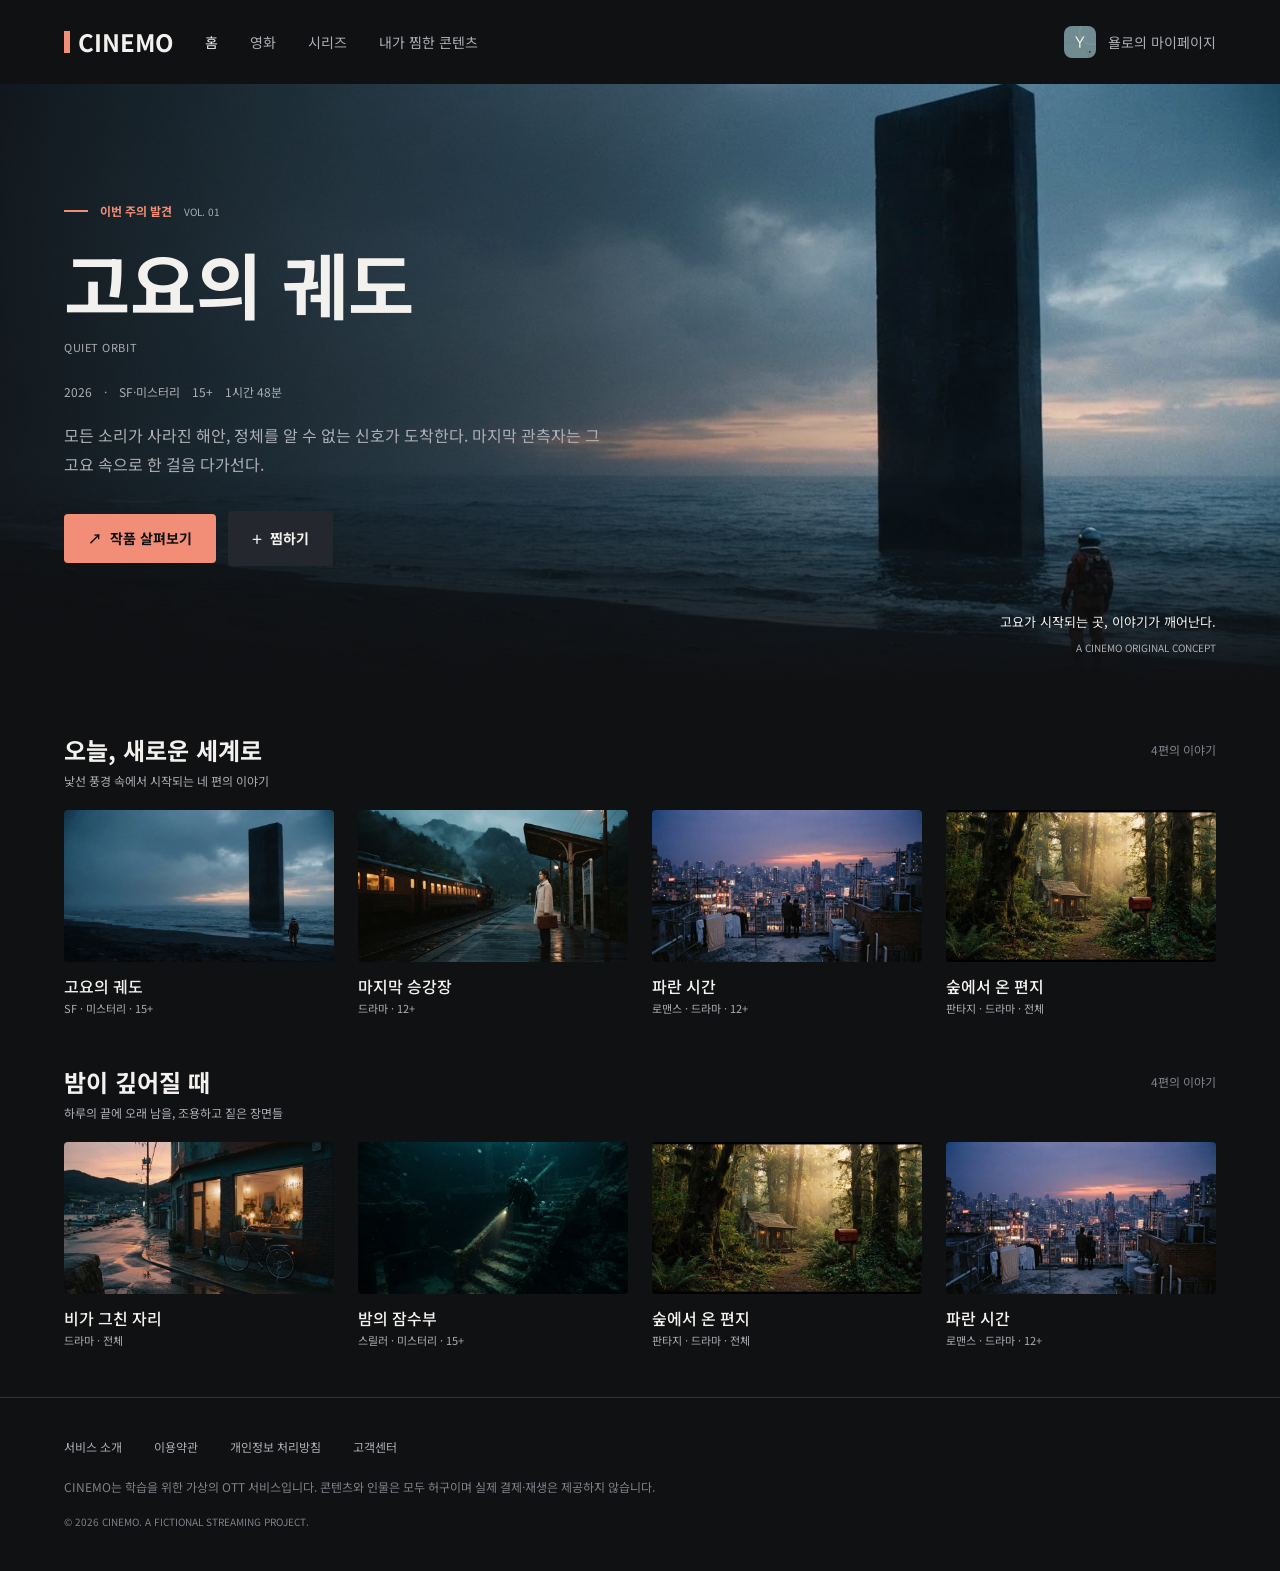
==== commit 0d6b8502: "Merge pull request #38 from dongmink010203-art/feature-init caption bottom, right" ====
--- a/index.html
+++ b/index.html
@@ -89,7 +89,7 @@
       <section class="content-card">
         <div class="content-card__header">
           <div>
-            <h2 class="content-card__title">오늘, 새로운 세계로</h2>
+            <h3 class="content-card__title">오늘, 새로운 세계로</h3>
             <p class="content-card__subtitle">
               낯선 풍경 속에서 시작되는 네 편의 이야기
             </p>
@@ -104,7 +104,7 @@
                 src="./assets/images/quiet-orbit.webp"
                 alt="모래사장이 있는 바닷가에 큰 직사각형 벽이 세워져 있고 그 앞에 주황색 우주복을 입은 사람이 서 있는 모습"
               />
-              <h3 class="movie-card__title">고요의 궤도</h3>
+              <h4 class="movie-card__title">고요의 궤도</h4>
               <p class="movie-card__information">SF · 미스터리 · 15+</p>
             </a>
           </li>
@@ -115,7 +115,7 @@
                 src="./assets/images/last-platform.webp"
                 alt="배경이 산이고 연기를 뿜는 기찻길 옆 흰색코트를 입은 여성이 가방을 들고 서있는 모습"
               />
-              <h3 class="movie-card__title">마지막 승강장</h3>
+              <h4 class="movie-card__title">마지막 승강장</h4>
               <p class="movie-card__information">드라마 · 12+</p>
             </a>
           </li>
@@ -126,7 +126,7 @@
                 src="./assets/images/blue-hour.webp"
                 alt="도시의 야경을 배경으로 한 낡은 건물 옥상에 서 있는 커플의 모습"
               />
-              <h3 class="movie-card__title">파란 시간</h3>
+              <h4 class="movie-card__title">파란 시간</h4>
               <p class="movie-card__information">로맨스 · 드라마 · 12+</p>
             </a>
           </li>
@@ -137,7 +137,7 @@
                 src="./assets/images/forest-letter.webp"
                 alt="우거진 숲속에 있는 작은 오두막과 빨간색 우체통"
               />
-              <h3 class="movie-card__title">숲에서 온 편지</h3>
+              <h4 class="movie-card__title">숲에서 온 편지</h4>
               <p class="movie-card__information">판타지 · 드라마 · 전체</p>
             </a>
           </li>
@@ -149,7 +149,7 @@
       <section class="content-card">
         <div class="content-card__header">
           <div>
-            <h2 class="content-card__title">밤이 깊어질 때</h2>
+            <h3 class="content-card__title">밤이 깊어질 때</h3>
             <p class="content-card__subtitle">
               하루의 끝에 오래 남을, 조용하고 짙은 장면들
             </p>
@@ -164,7 +164,7 @@
                 src="./assets/images/after-rain.webp"
                 alt="멀리 산이 보이고 부둣가 앞에 있는 작은 책방앞에 자전거가 세워져 있고 비가 그친 후의 모습"
               />
-              <h3 class="movie-card__title">비가 그친 자리</h3>
+              <h4 class="movie-card__title">비가 그친 자리</h4>
               <p class="movie-card__information">드라마 · 전체</p>
             </a>
           </li>
@@ -175,7 +175,7 @@
                 src="./assets/images/night-diver.webp"
                 alt="한 건물이 물에 잠겨있고 어두운 물속 안을 손전등에 의지해 탐험하는 잠수부의 모습"
               />
-              <h3 class="movie-card__title">밤의 잠수부</h3>
+              <h4 class="movie-card__title">밤의 잠수부</h4>
               <p class="movie-card__information">스릴러 · 미스터리 · 15+</p>
             </a>
           </li>
@@ -186,7 +186,7 @@
                 src="./assets/images/forest-letter.webp"
                 alt="우거진 숲속에 있는 작은 오두막과 빨간색 우체통"
               />
-              <h3 class="movie-card__title">숲에서 온 편지</h3>
+              <h4 class="movie-card__title">숲에서 온 편지</h4>
               <p class="movie-card__information">판타지 · 드라마 · 전체</p>
             </a>
           </li>
@@ -197,8 +197,8 @@
                 src="./assets/images/blue-hour.webp"
                 alt="도시의 야경을 배경으로 한 낡은 건물 옥상에 서 있는 커플의 모습"
               />
-              <h3 class="movie-card__title">파란 시간</h3>
-              <p class="movie-card__information">로맨틱 · 드라마 · 12+</p>
+              <h4 class="movie-card__title">파란 시간</h4>
+              <p class="movie-card__information">로맨스 · 드라마 · 12+</p>
             </a>
           </li>
         </ul>
--- a/styles/style.css
+++ b/styles/style.css
@@ -1,6 +1,6 @@
 /*========= 공통 스타일 시작 - 조영서 =========*/
-* {
-  box-sizing: border-box;
+:root {
+  --max-width: 1312px
 }
 
 body {
@@ -19,7 +19,7 @@
   display: flex;
   align-items: center;
   gap: 32px;
-  max-width: 1440px;
+  max-width: var(--max-width)
   margin: 0 auto;
   padding: 24px 64px;
 }
@@ -103,7 +103,7 @@
 }
 
 .site-footer-inner {
-  max-width: 1440px;
+  max-width: var(--max-width);
   margin: 0 auto;
   padding: 40px 64px;
 }
@@ -186,7 +186,7 @@
   position: relative;
   z-index: 1;
   width: 100%;
-  max-width: 1312px;
+  max-width: var(--max-width);
   margin: 0 auto;
 }
 
@@ -318,13 +318,13 @@
 /* ===== 섹션 ===== */
 .content-card {
   flex-shrink: 0;
-  max-width: 1440px;
+  max-width: var(--max-width);
   margin: 0 auto;
   padding: 36px 24px;
 }
 
 .content-card + .content-card {
-  margin-top: 0px;
+  padding-top: 0px;
 }
 
 .content-card__header {
@@ -360,11 +360,8 @@
 .content-list {
   display: flex;
   gap: 16px;
-  margin-right: -24px;
-  padding-right: 24px;
   padding-bottom: 18px;
   overflow-x: auto;
-  list-style: none;
 }
 
 .content-list::-webkit-scrollbar {
@@ -429,7 +426,7 @@
 
 /*--- 윤지빈 찜한 콘텐츠카드 시작---*/
 .content-card--wish {
-  max-width: 1440px;
+  max-width: var(--max-width);
   margin: 0 auto;
   padding: 0 24px;
 }
@@ -476,7 +473,7 @@
 /*========= 마이페이지 상단 시작 - 조영서 =========*/
 /* 마이페이지 텍스트 시작 - 조영서 */
 .mypage-top {
-  max-width: 1440px;
+  max-width: var(--max-width);
   margin: 0 auto;
   padding: 48px 64px;
 }
@@ -591,7 +588,7 @@
 /* 1. 계정 설정 전체 영역 */
 .account-settings {
   width: 100%;
-  max-width: 1440px;
+  max-width: var(--max-width);
   margin: 48px auto 0;
   padding: 0 64px;
   box-sizing: border-box;
@@ -772,6 +769,8 @@
 
 .profile-card:focus-within {
   outline: 2px solid #f28d77;
+  border-radius: 10px;
+  z-index: 1;
 }
 
 .image-profile {
@@ -830,6 +829,7 @@
   left: 118px;
   background-color: #24272d;
   border-radius: 50%;
+  pointer-events: none;
 }
 
 .profile-initials {
@@ -898,13 +898,14 @@
   color: #7e8289;
   font-size: 11px;
   text-align: center;
+  padding-bottom: 75px;
 }
 /* 프로필 푸터 끝 - 김어진 */
 /*========= 프로필 선택 화면 끝 - 김어진 =========*/
 
 /*========================== 미디어 쿼리 ==========================*/
 
-@media (min-width: 768px) and (max-width: 1023px) {
+@media (min-width: 768px) and (max-width: var(--max-width)) {
   .site-header-inner {
     gap: 16px;
   }
@@ -1041,7 +1042,7 @@
 /* =====메인 콘텐츠 카드, 찜한 콘텐츠 ===== */
 @media (min-width: 768px) {
   .content-card {
-    padding: 16px 64px;
+    padding: 48px 64px;
   }
 
   .content-card__title {
@@ -1083,10 +1084,9 @@
 @media (hover: hover) {
   .movie-card a:hover img {
     filter: brightness(1.15);
-
-    .movie-card a:hover .movie-card__title {
-      color: #f28d77;
-    }
+  }
+  .movie-card a:hover .movie-card__title {
+    color: #f28d77;
   }
 }
 
@@ -1209,6 +1209,10 @@
   .profile-card {
     padding: 10px;
   }
+
+  .profile-footer {
+    padding-bottom: 50px;
+  }
 }
 /* 작은 화면용 프로필 이미지 - 김어진 */
 @media (max-width: 400px) {
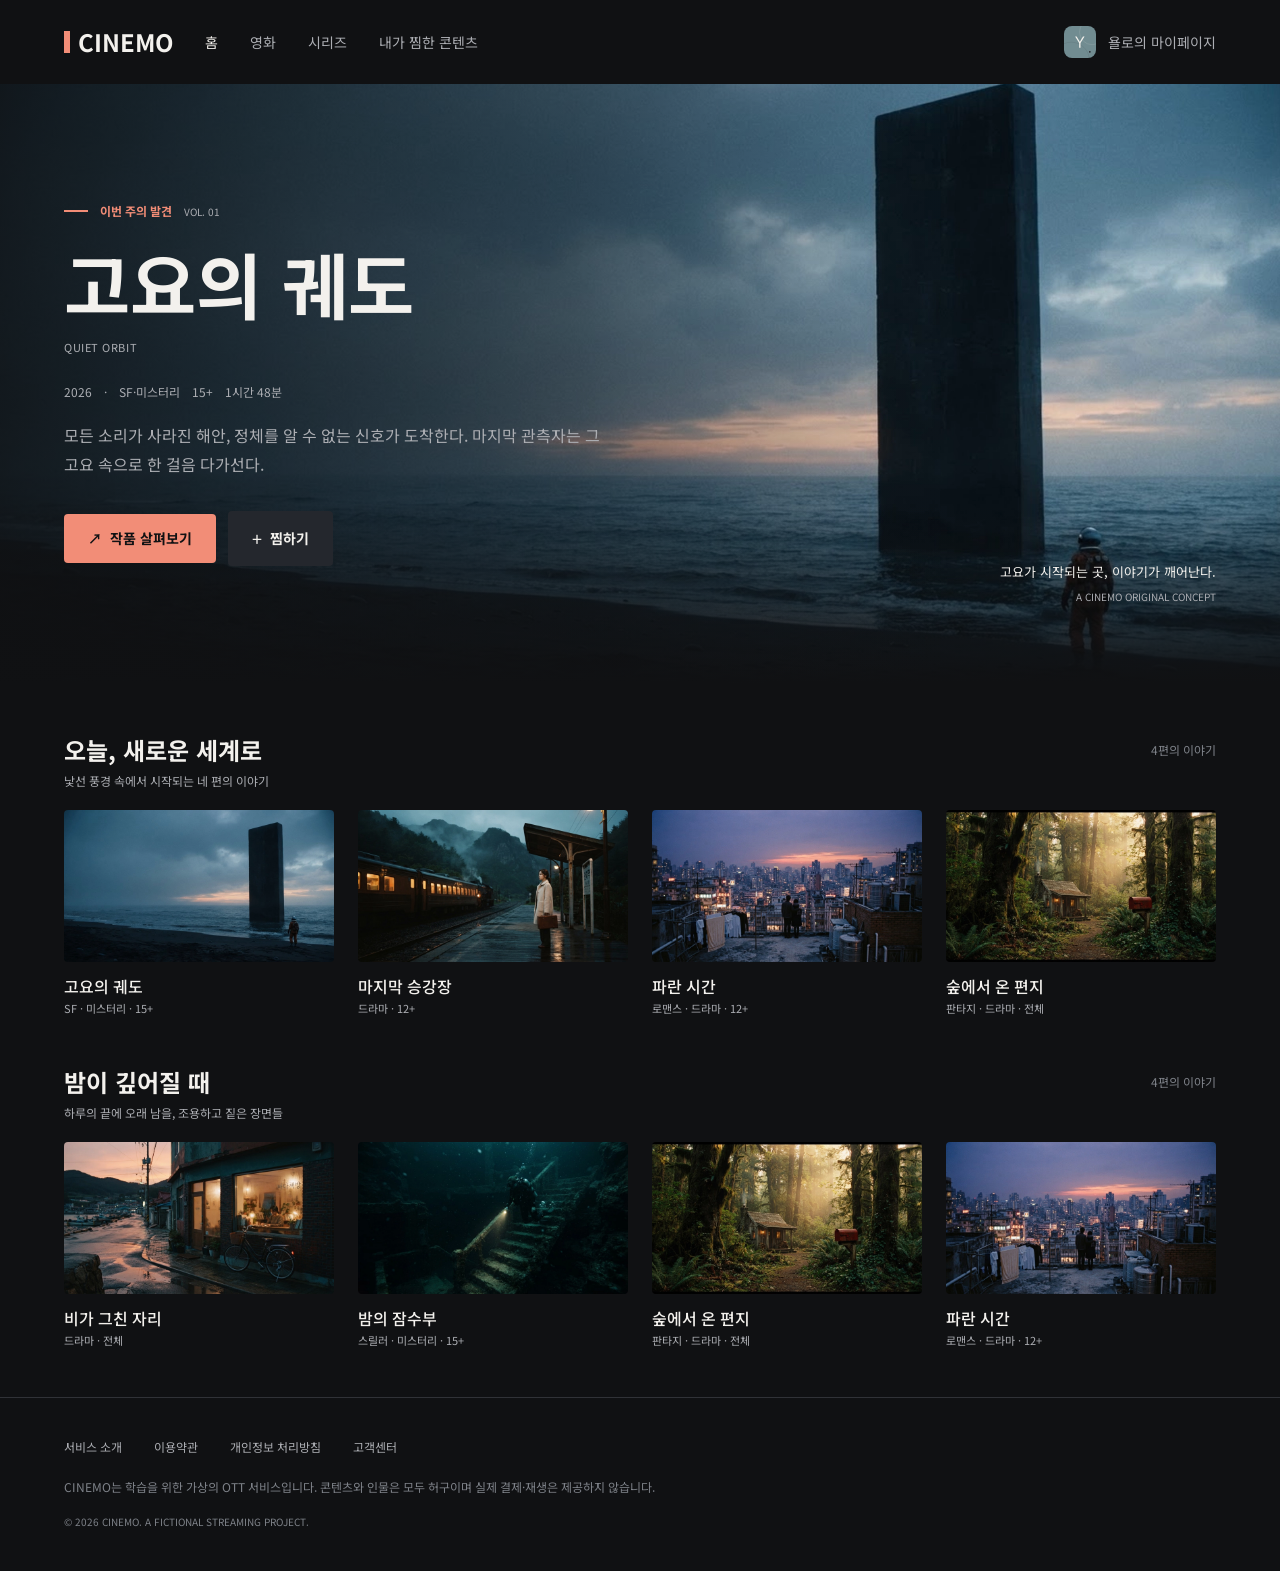
==== commit 61e3209f: "찜한 콘텐츠 체크박스 수정" ====
--- a/index.html
+++ b/index.html
@@ -57,7 +57,7 @@
         <div class="main-hero__content">
           <p class="main-hero__weekly">이번 주의 발견 <span>VOL. 01</span></p>
 
-          <h1 class="main-hero__title">고요의 궤도</h1>
+          <h2 class="main-hero__title">고요의 궤도</h2>
           <p class="main-hero__sub-title">QUIET ORBIT</p>
 
           <p class="main-hero__time">
@@ -76,11 +76,12 @@
             <a href="#" class="main-hero__button1">작품 살펴보기</a>
             <button type="button" class="main-hero__button2">찜하기</button>
           </div>
-          <p class="main-hero__caption">
-            고요가 시작되는 곳, 이야기가 깨어난다.
-            <small>A CINEMO ORIGINAL CONCEPT</small>
-          </p>
         </div>
+
+        <p class="main-hero__caption">
+          고요가 시작되는 곳, 이야기가 깨어난다.
+          <small>A CINEMO ORIGINAL CONCEPT</small>
+        </p>
       </section>
       <!-- 메인 히어로 배너 끝 - 박혜정 -->
 
--- a/styles/style.css
+++ b/styles/style.css
@@ -1,6 +1,6 @@
 /*========= 공통 스타일 시작 - 조영서 =========*/
 :root {
-  --max-width: 1312px
+  --max-width: 1312px;
 }
 
 body {
@@ -19,7 +19,7 @@
   display: flex;
   align-items: center;
   gap: 32px;
-  max-width: var(--max-width)
+  max-width: var(--max-width);
   margin: 0 auto;
   padding: 24px 64px;
 }
@@ -297,8 +297,8 @@
 
 .main-hero__caption {
   position: absolute;
-  right: 0px;
-  bottom: -89px;
+  right: 64px;
+  bottom: 80px;
   z-index: 1;
   margin: 0;
   color: #f3f1ed;
@@ -445,29 +445,39 @@
   overflow: visible;
 }
 
-.movie-card__check {
-  position: absolute;
-  top: 8px;
-  right: 8px;
-  display: flex;
-  align-items: center;
-  justify-content: center;
+.content-list--wish .movie-card__title {
+  font-size: 14px;
+}
+
+.content-list--wish input[type="checkbox"] {
+  margin: 0;
   width: 28px;
   height: 28px;
-  border: 0;
+  cursor: pointer;
+  position: absolute;
+  top: 10px;
+  right: 10px;
+  appearance: none;
+  border: 0px;
   border-radius: 4px;
   background-color: #101113;
+  opacity: 0.8;
+}
+
+.content-list--wish input + label {
+  display: none;
+  justify-content: center;
+  align-items: center;
+  width: 28px;
+  height: 28px;
+  position: absolute;
+  top: 10px;
+  right: 10px;
   cursor: pointer;
 }
 
-.movie-card__check img {
-  display: block;
-  width: 12px;
-  height: 12px;
-}
-
-.content-list--wish .movie-card__title {
-  font-size: 14px;
+input[type="checkbox"]:checked + label {
+  display: flex;
 }
 
 /*========= 마이페이지 상단 시작 - 조영서 =========*/
@@ -829,7 +839,6 @@
   left: 118px;
   background-color: #24272d;
   border-radius: 50%;
-  pointer-events: none;
 }
 
 .profile-initials {
@@ -898,7 +907,6 @@
   color: #7e8289;
   font-size: 11px;
   text-align: center;
-  padding-bottom: 75px;
 }
 /* 프로필 푸터 끝 - 김어진 */
 /*========= 프로필 선택 화면 끝 - 김어진 =========*/
@@ -1209,10 +1217,6 @@
   .profile-card {
     padding: 10px;
   }
-
-  .profile-footer {
-    padding-bottom: 50px;
-  }
 }
 /* 작은 화면용 프로필 이미지 - 김어진 */
 @media (max-width: 400px) {
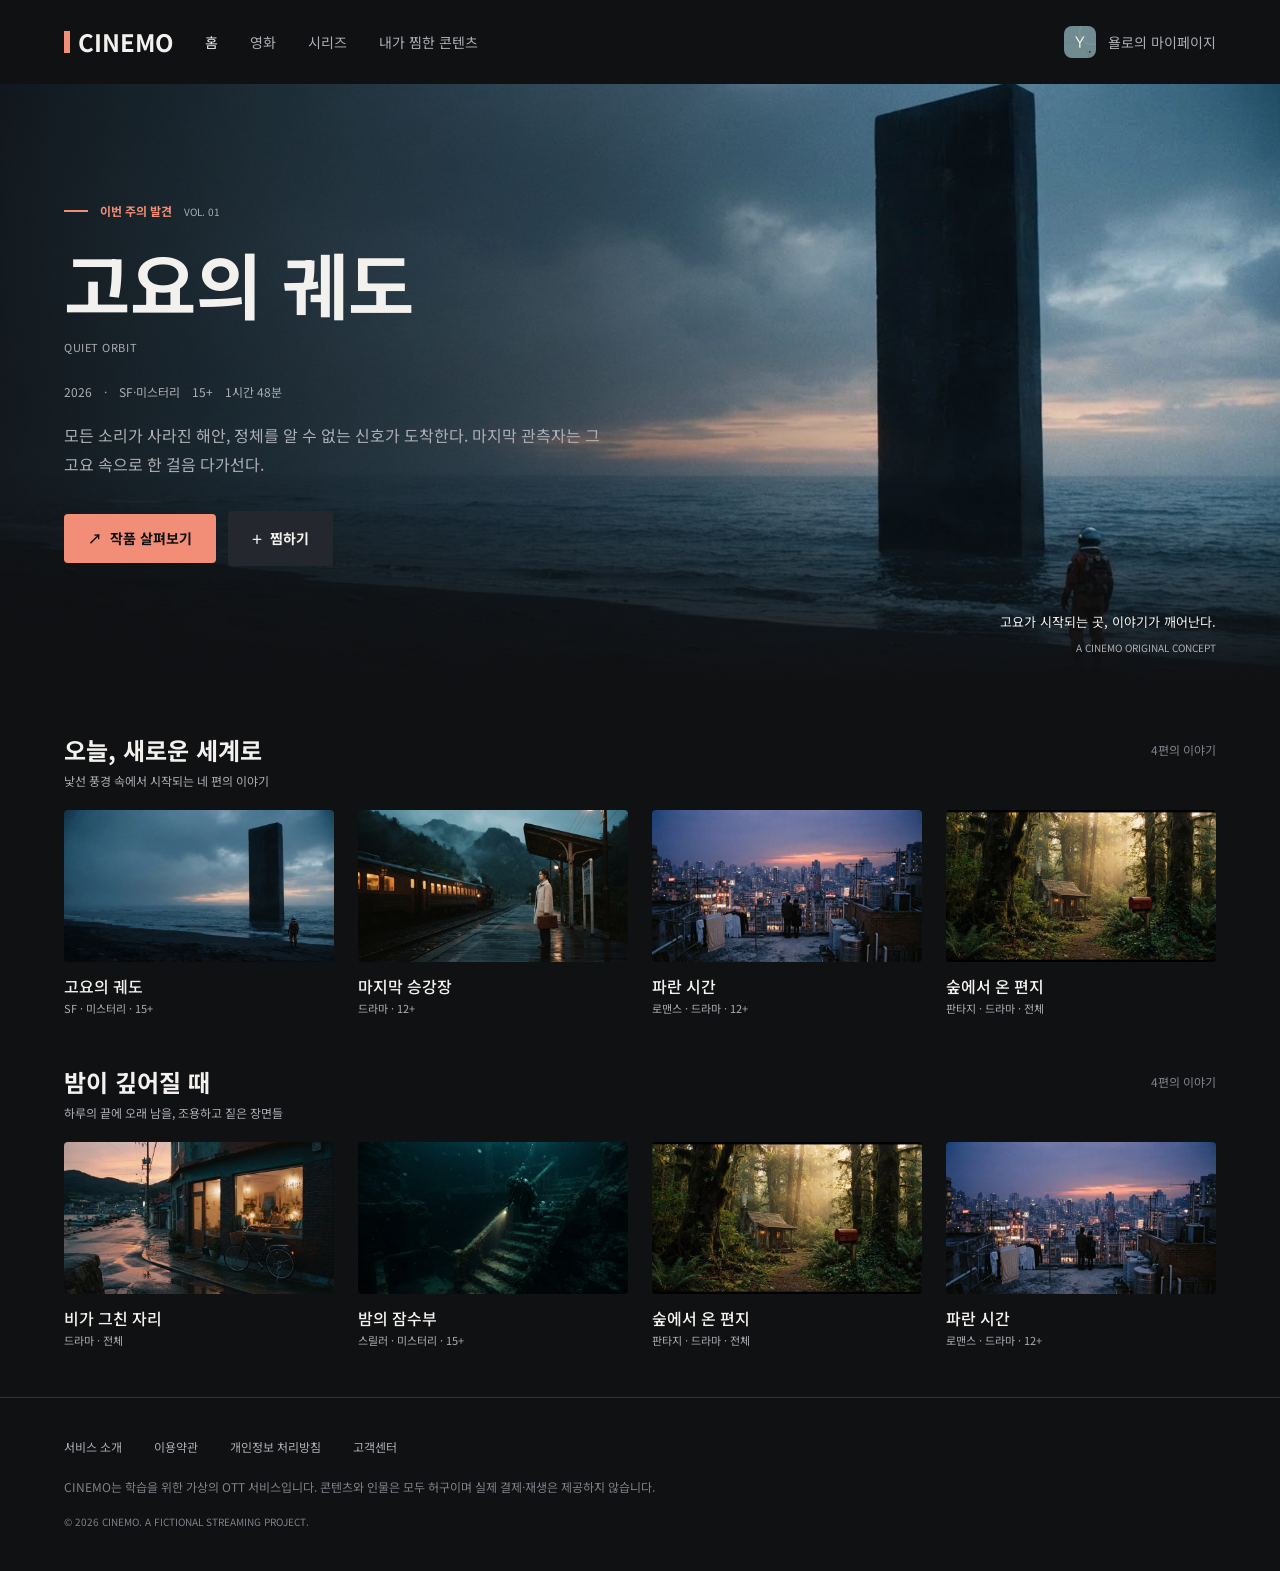
==== commit 6235ecad: "Merge pull request #39 from dongmink010203-art/feature/content-card 찜한 콘텐츠 체크박스 수정" ====
--- a/index.html
+++ b/index.html
@@ -76,12 +76,11 @@
             <a href="#" class="main-hero__button1">작품 살펴보기</a>
             <button type="button" class="main-hero__button2">찜하기</button>
           </div>
+          <p class="main-hero__caption">
+            고요가 시작되는 곳, 이야기가 깨어난다.
+            <small>A CINEMO ORIGINAL CONCEPT</small>
+          </p>
         </div>
-
-        <p class="main-hero__caption">
-          고요가 시작되는 곳, 이야기가 깨어난다.
-          <small>A CINEMO ORIGINAL CONCEPT</small>
-        </p>
       </section>
       <!-- 메인 히어로 배너 끝 - 박혜정 -->
 
--- a/styles/style.css
+++ b/styles/style.css
@@ -297,8 +297,8 @@
 
 .main-hero__caption {
   position: absolute;
-  right: 64px;
-  bottom: 80px;
+  right: 0px;
+  bottom: -89px;
   z-index: 1;
   margin: 0;
   color: #f3f1ed;
@@ -839,6 +839,7 @@
   left: 118px;
   background-color: #24272d;
   border-radius: 50%;
+  pointer-events: none;
 }
 
 .profile-initials {
@@ -907,6 +908,7 @@
   color: #7e8289;
   font-size: 11px;
   text-align: center;
+  padding-bottom: 75px;
 }
 /* 프로필 푸터 끝 - 김어진 */
 /*========= 프로필 선택 화면 끝 - 김어진 =========*/
@@ -1217,6 +1219,10 @@
   .profile-card {
     padding: 10px;
   }
+
+  .profile-footer {
+    padding-bottom: 50px;
+  }
 }
 /* 작은 화면용 프로필 이미지 - 김어진 */
 @media (max-width: 400px) {
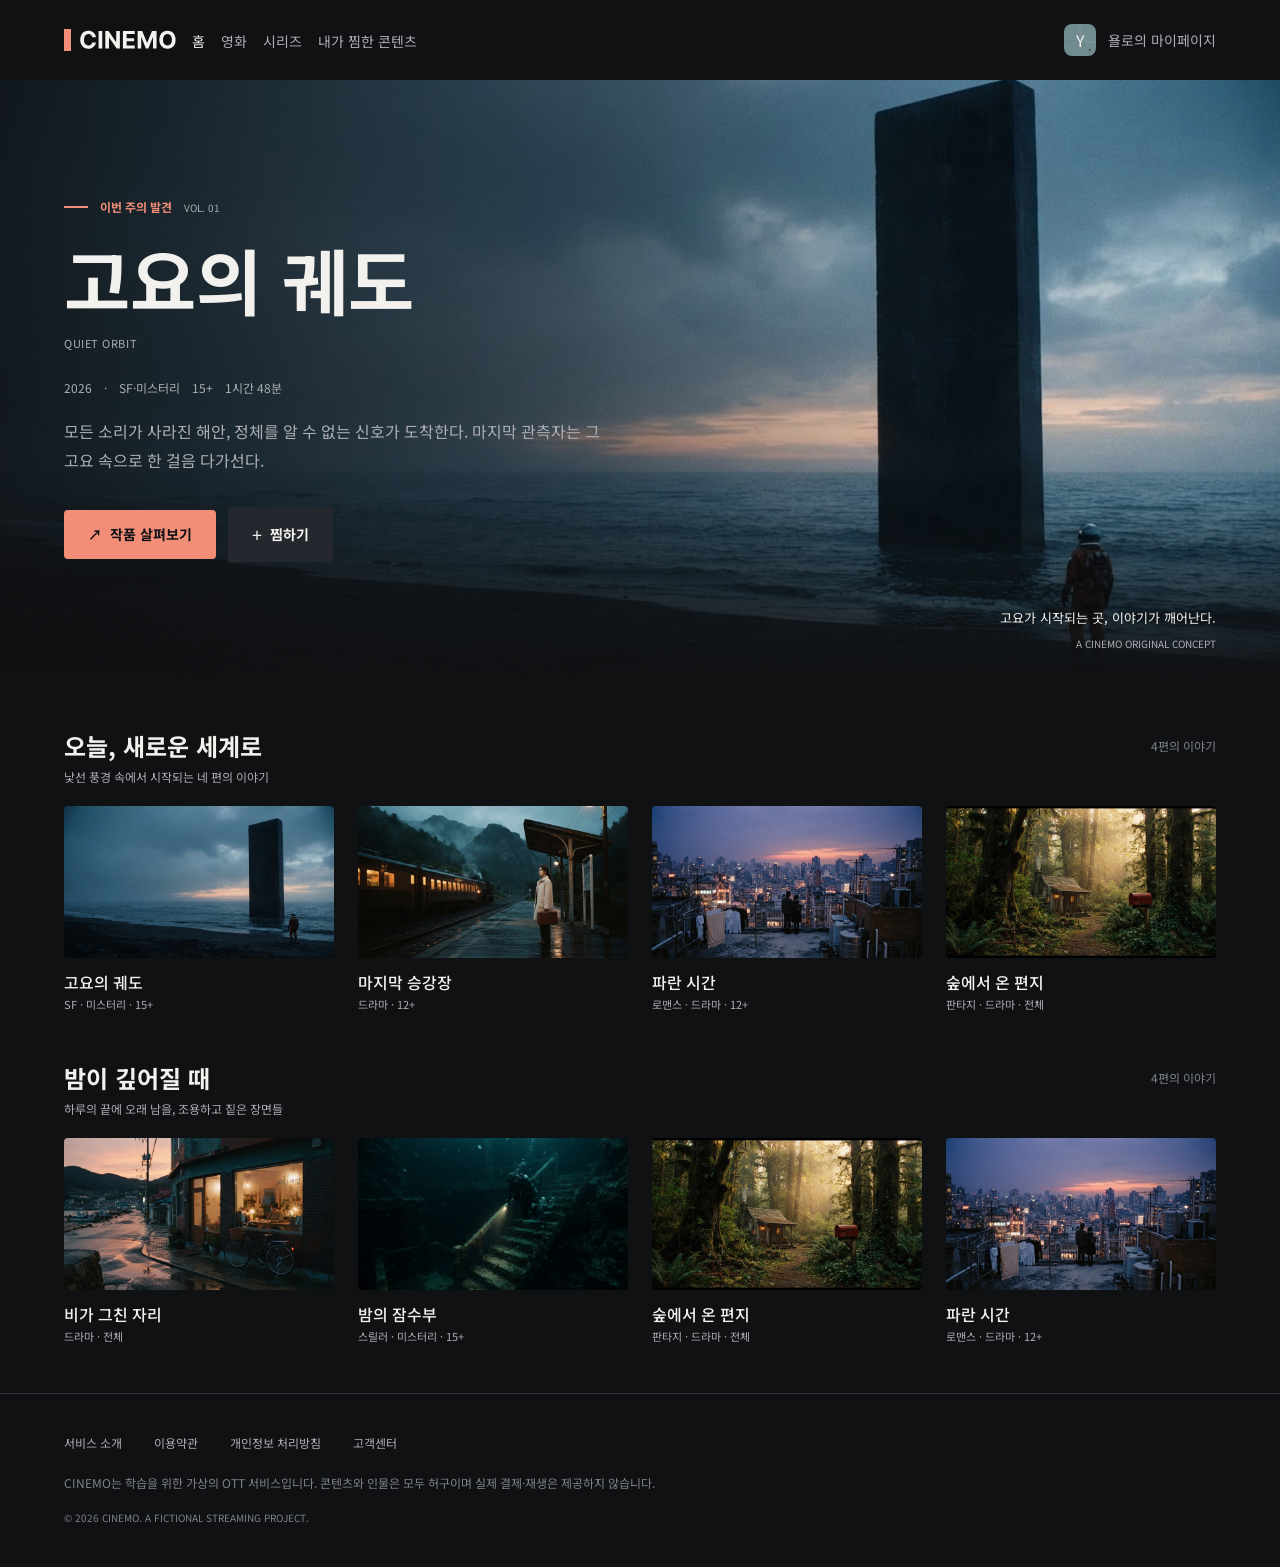
==== commit 424605d9: "헤더와 프로필 구조 및 모바일 표시 수정" ====
--- a/index.html
+++ b/index.html
@@ -18,28 +18,47 @@
     <!-- 공통 헤더 시작 - 조영서 -->
     <header class="site-header">
       <div class="site-header-inner">
-        <a class="site-logo" href="./index.html">
-          <span class="site-logo-mark" aria-hidden="true"></span>
-          CINEMO
-        </a>
-
-        <!-- feature/youngseo: 메뉴를 링크로 변경 -->
+        <h1 class="site-brand">
+          <a class="site-logo" href="./index.html" aria-label="CINEMO 홈">
+            <svg
+              width="112"
+              height="22"
+              viewBox="0 0 112 22"
+              fill="none"
+              xmlns="http://www.w3.org/2000/svg"
+              aria-hidden="true"
+            >
+              <rect width="7" height="22" fill="#F28D77" />
+              <path
+                d="M31.9176 8.15625H28.1847C28.1165 7.6733 27.9773 7.24432 27.767 6.86932C27.5568 6.48864 27.2869 6.16477 26.9574 5.89773C26.6278 5.63068 26.2472 5.42614 25.8153 5.28409C25.3892 5.14205 24.9261 5.07102 24.4261 5.07102C23.5227 5.07102 22.7358 5.29545 22.0653 5.74432C21.3949 6.1875 20.875 6.83523 20.5057 7.6875C20.1364 8.53409 19.9517 9.5625 19.9517 10.7727C19.9517 12.017 20.1364 13.0625 20.5057 13.9091C20.8807 14.7557 21.4034 15.3949 22.0739 15.8267C22.7443 16.2585 23.5199 16.4744 24.4006 16.4744C24.8949 16.4744 25.3523 16.4091 25.7727 16.2784C26.1989 16.1477 26.5767 15.9574 26.9062 15.7074C27.2358 15.4517 27.5085 15.142 27.7244 14.7784C27.946 14.4148 28.0994 14 28.1847 13.5341L31.9176 13.5511C31.821 14.3523 31.5795 15.125 31.1932 15.8693C30.8125 16.608 30.2983 17.2699 29.6506 17.8551C29.0085 18.4347 28.2415 18.8949 27.3494 19.2358C26.4631 19.571 25.4602 19.7386 24.3409 19.7386C22.7841 19.7386 21.392 19.3864 20.1648 18.6818C18.9432 17.9773 17.9773 16.9574 17.267 15.6222C16.5625 14.2869 16.2102 12.6705 16.2102 10.7727C16.2102 8.86932 16.5682 7.25 17.2841 5.91477C18 4.57955 18.9716 3.5625 20.1989 2.86364C21.4261 2.15909 22.8068 1.80682 24.3409 1.80682C25.3523 1.80682 26.2898 1.94886 27.1534 2.23295C28.0227 2.51705 28.7926 2.93182 29.4631 3.47727C30.1335 4.01704 30.679 4.67898 31.0994 5.46307C31.5256 6.24716 31.7983 7.14489 31.9176 8.15625ZM38.2543 2.04545V19.5H34.5639V2.04545H38.2543ZM55.8899 2.04545V19.5H52.7024L45.1087 8.5142H44.9808V19.5H41.2905V2.04545H44.5291L52.0632 13.0227H52.2166V2.04545H55.8899ZM58.9389 19.5V2.04545H70.7003V5.08807H62.6293V9.24716H70.0952V12.2898H62.6293V16.4574H70.7344V19.5H58.9389ZM73.6342 2.04545H78.1854L82.9922 13.7727H83.1967L88.0035 2.04545H92.5547V19.5H88.9751V8.1392H88.8303L84.3132 19.4148H81.8757L77.3587 8.09659H77.2138V19.5H73.6342V2.04545ZM111.635 10.7727C111.635 12.6761 111.274 14.2955 110.553 15.6307C109.837 16.9659 108.859 17.9858 107.621 18.6903C106.388 19.3892 105.001 19.7386 103.462 19.7386C101.911 19.7386 100.518 19.3864 99.2855 18.6818C98.0526 17.9773 97.0781 16.9574 96.3622 15.6222C95.6463 14.2869 95.2884 12.6705 95.2884 10.7727C95.2884 8.86932 95.6463 7.25 96.3622 5.91477C97.0781 4.57955 98.0526 3.5625 99.2855 2.86364C100.518 2.15909 101.911 1.80682 103.462 1.80682C105.001 1.80682 106.388 2.15909 107.621 2.86364C108.859 3.5625 109.837 4.57955 110.553 5.91477C111.274 7.25 111.635 8.86932 111.635 10.7727ZM107.893 10.7727C107.893 9.53977 107.709 8.5 107.339 7.65341C106.976 6.80682 106.462 6.16477 105.797 5.72727C105.132 5.28977 104.354 5.07102 103.462 5.07102C102.57 5.07102 101.791 5.28977 101.126 5.72727C100.462 6.16477 99.9446 6.80682 99.5753 7.65341C99.2116 8.5 99.0298 9.53977 99.0298 10.7727C99.0298 12.0057 99.2116 13.0455 99.5753 13.892C99.9446 14.7386 100.462 15.3807 101.126 15.8182C101.791 16.2557 102.57 16.4744 103.462 16.4744C104.354 16.4744 105.132 16.2557 105.797 15.8182C106.462 15.3807 106.976 14.7386 107.339 13.892C107.709 13.0455 107.893 12.0057 107.893 10.7727Z"
+                fill="#F3F1ED"
+              />
+            </svg>
+          </a>
+        </h1>
+
         <nav class="site-nav" aria-label="주 메뉴">
-          <a class="site-nav-link" href="./index.html" aria-current="page"
-            >홈</a
-          >
-          <a class="site-nav-link" href="#">영화</a>
-          <a class="site-nav-link" href="#">시리즈</a>
-          <a class="site-nav-link" href="#">내가 찜한 콘텐츠</a>
+          <ul class="site-nav-list">
+            <li>
+              <a class="site-nav-link" href="./index.html" aria-current="page"
+                >홈</a
+              >
+            </li>
+            <li><a class="site-nav-link" href="#">영화</a></li>
+            <li><a class="site-nav-link" href="#">시리즈</a></li>
+            <li><a class="site-nav-link" href="#">내가 찜한 콘텐츠</a></li>
+          </ul>
         </nav>
 
-        <a class="site-profile" href="./mypage.html">
-          <img
-            class="site-profile-avatar"
-            src="./assets/images/profile-yolo.svg"
-            alt=""
-          />
-          <span>욜로의 마이페이지</span>
+        <a
+          class="site-profile"
+          href="./mypage.html"
+          aria-label="욜로의 마이페이지"
+        >
+          <div class="site-profile-avatar" aria-hidden="true">
+            <span>Y</span>
+          </div>
+          <span class="site-profile-text">욜로의 마이페이지</span>
         </a>
       </div>
     </header>
--- a/styles/style.css
+++ b/styles/style.css
@@ -24,28 +24,30 @@
   padding: 24px 64px;
 }
 
+.site-brand {
+  flex-shrink: 0;
+  margin: 0;
+  line-height: 1;
+}
+
 .site-logo {
-  display: flex;
-  align-items: center;
-  gap: 8px;
-  flex-shrink: 0;
-  color: #f3f1ed;
-  font-size: 24px;
-  font-weight: 700;
+  display: block;
   text-decoration: none;
 }
 
-.site-logo-mark {
-  width: 6px;
+.site-logo svg {
+  display: block;
+  width: 112px;
   height: 22px;
-  background-color: #f28d77;
-}
-
-.site-nav {
+}
+
+.site-nav-list {
   display: flex;
   align-items: center;
   gap: 32px;
-  white-space: nowrap;
+  margin: 0;
+  padding: 0;
+  list-style: none;
 }
 
 .site-nav-link {
@@ -79,11 +81,19 @@
 }
 
 .site-profile-avatar {
-  display: block;
+  display: flex;
+  align-items: center;
+  justify-content: center;
+  flex-shrink: 0;
   width: 32px;
   height: 32px;
   border-radius: 8px;
-  object-fit: cover;
+  background: url("../assets/images/profile-yolo-bg.svg") center / contain
+    no-repeat;
+  color: #f3f1ed;
+  font-size: 16px;
+  font-weight: 400;
+  line-height: 1;
 }
 
 .site-header a:focus-visible {
@@ -520,13 +530,19 @@
 }
 
 .mypage-profile-avatar {
-  display: block;
+  display: flex;
+  align-items: center;
+  justify-content: center;
   flex-shrink: 0;
   width: 88px;
   height: 88px;
   border-radius: 8px;
-  object-fit: cover;
-  background-color: #789599;
+  background: url("../assets/images/profile-yolo-bg.svg") center / contain
+    no-repeat;
+  color: #f3f1ed;
+  font-size: 44px;
+  font-weight: 400;
+  line-height: 1;
 }
 
 .mypage-profile-info {
@@ -560,6 +576,10 @@
   color: #acaeb3;
   font-size: 12px;
   line-height: 1.5;
+}
+
+.mypage-profile-date-mobile {
+  display: none;
 }
 
 .mypage-profile-link {
@@ -578,9 +598,11 @@
   text-decoration: none;
 }
 
-.mypage-profile-link img {
+.mypage-profile-icon {
   display: block;
   flex-shrink: 0;
+  width: 16px;
+  height: 16px;
 }
 
 .mypage-profile-link:hover {
@@ -915,12 +937,12 @@
 
 /*========================== 미디어 쿼리 ==========================*/
 
-@media (min-width: 768px) and (max-width: var(--max-width)) {
+@media (min-width: 768px) and (max-width: 1312px) {
   .site-header-inner {
     gap: 16px;
   }
 
-  .site-nav {
+  .site-nav-list {
     gap: 16px;
   }
 }
@@ -938,24 +960,23 @@
     padding: 24px;
   }
 
-  .site-logo {
-    font-size: 20px;
-  }
-
-  .site-logo-mark {
-    width: 5px;
-    height: 18px;
-  }
-
-  .site-profile > span {
+  .site-logo svg {
+    width: 100px;
+    height: auto;
+  }
+
+  .site-profile-text {
     display: none;
   }
 
   .site-nav {
     order: 3;
     width: 100%;
+    margin-top: 24px;
+  }
+
+  .site-nav-list {
     gap: 24px;
-    margin-top: 24px;
   }
 
   .site-nav-link {
@@ -1012,6 +1033,7 @@
   .mypage-profile-avatar {
     width: 64px;
     height: 64px;
+    font-size: 32px;
   }
 
   .mypage-profile-name {
@@ -1044,6 +1066,18 @@
     font-size: 12px;
     white-space: nowrap;
   }
+
+  .mypage-profile-date-pc {
+    display: none;
+  }
+
+  .mypage-profile-date-mobile {
+    display: inline;
+  }
+
+  .mypage-profile-icon {
+    display: none;
+  }
   /* 모바일 욜로 프로필 끝 - 조영서 */
 }
 /*========= 모바일 공통 UI·마이페이지 상단 끝 - 조영서 =========*/
@@ -1095,6 +1129,7 @@
   .movie-card a:hover img {
     filter: brightness(1.15);
   }
+
   .movie-card a:hover .movie-card__title {
     color: #f28d77;
   }
@@ -1246,6 +1281,7 @@
   .profile-list {
     gap: 0px;
   }
+
   .image-profile {
     width: 130px;
     height: 130px;
@@ -1278,15 +1314,3 @@
 }
 /* 작은 화면용 프로필 이미지 - 김어진 */
 /*========= 모바일 프로필 끝 - 김어진 =========*/
-
-/*========= 작은 모바일 욜로 카드 시작 - 조영서 =========*/
-@media (max-width: 360px) {
-  .mypage-profile {
-    padding-bottom: 112px;
-  }
-
-  .mypage-profile-date {
-    bottom: 80px;
-  }
-}
-/*========= 작은 모바일 욜로 카드 끝 - 조영서 =========*/
